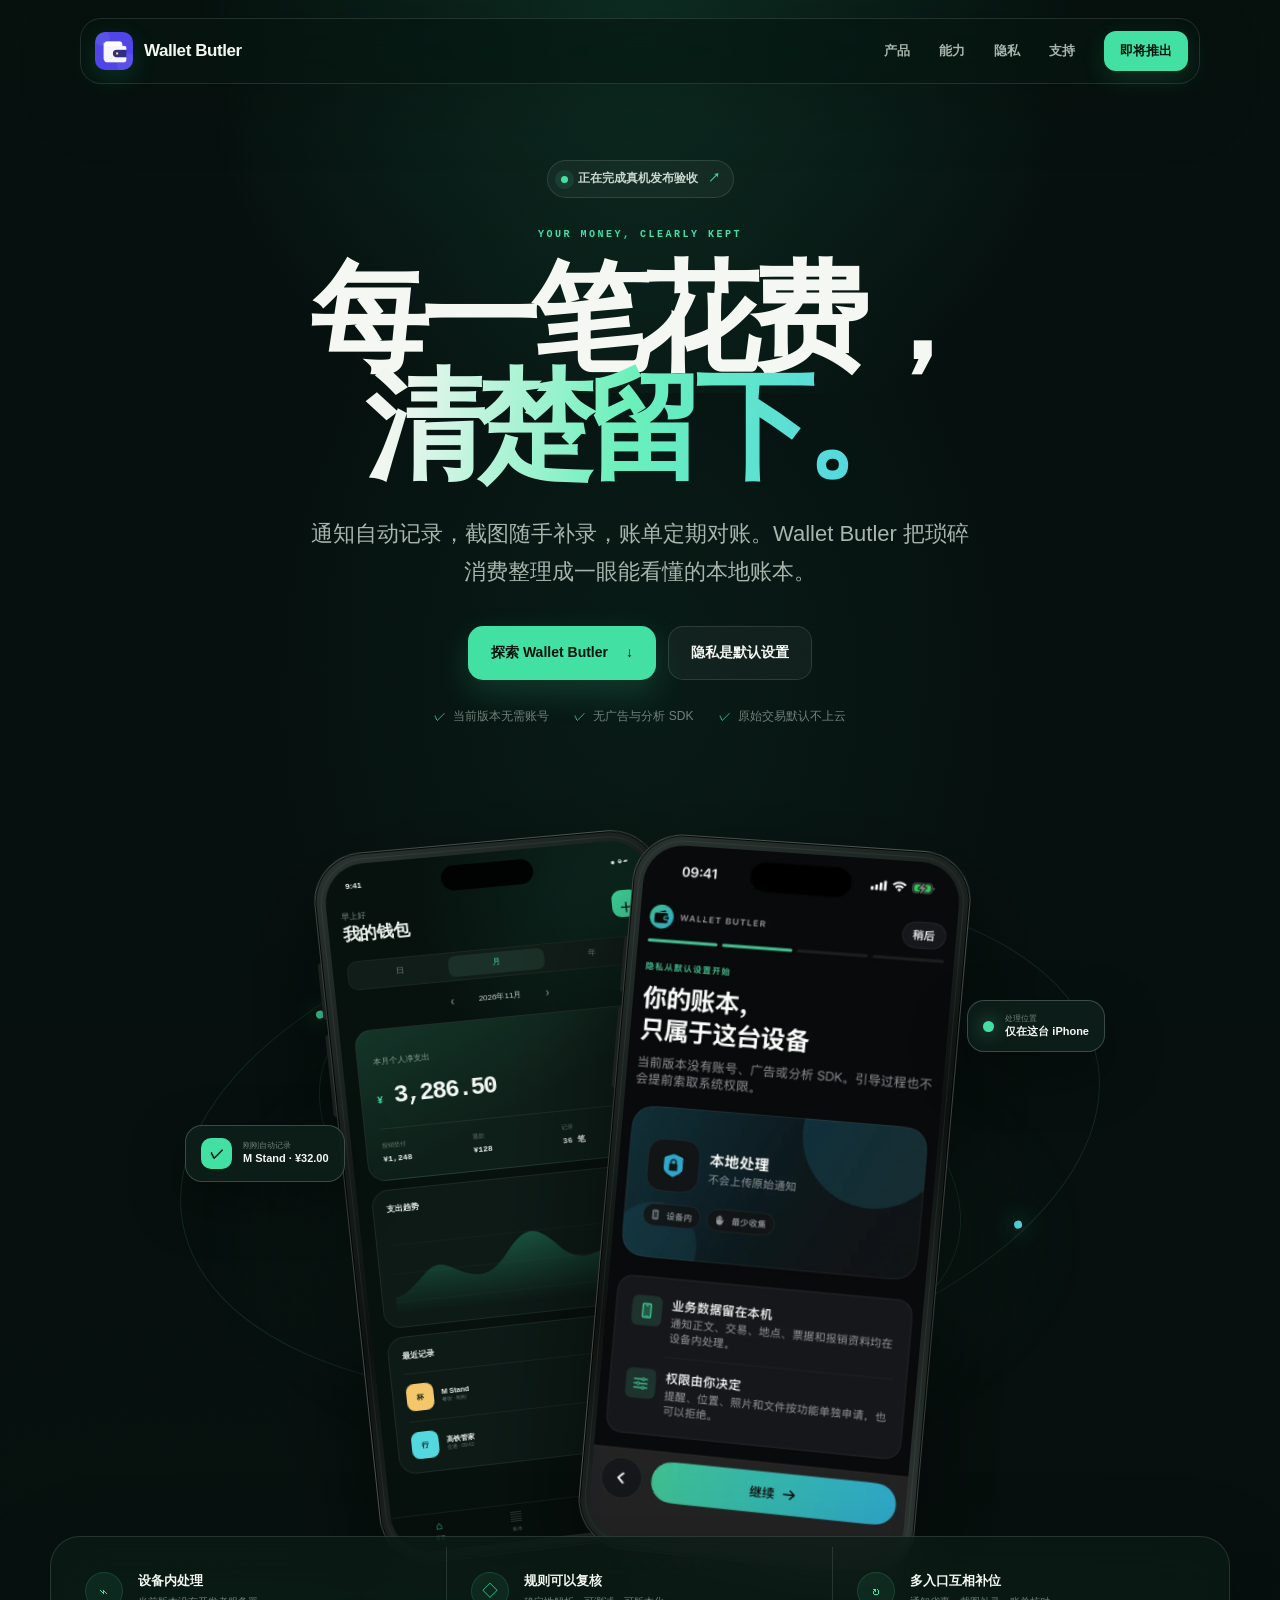
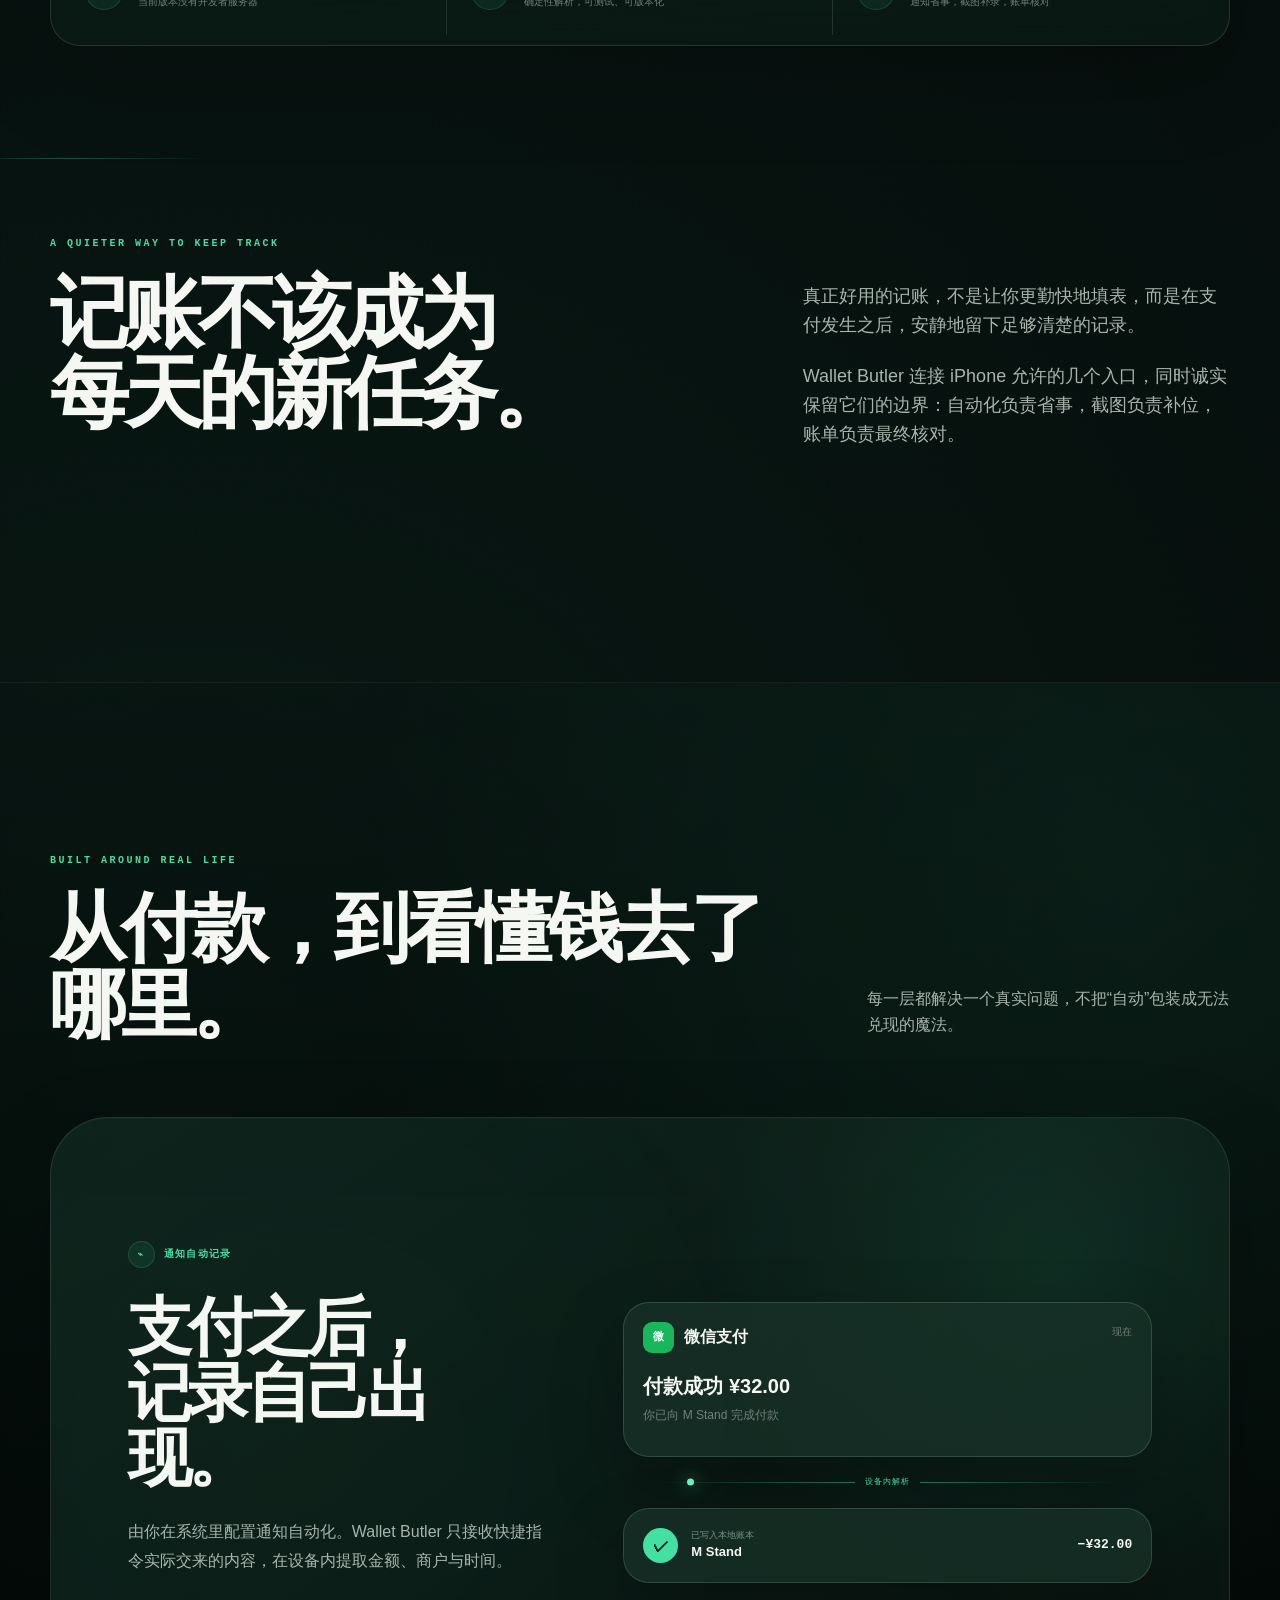
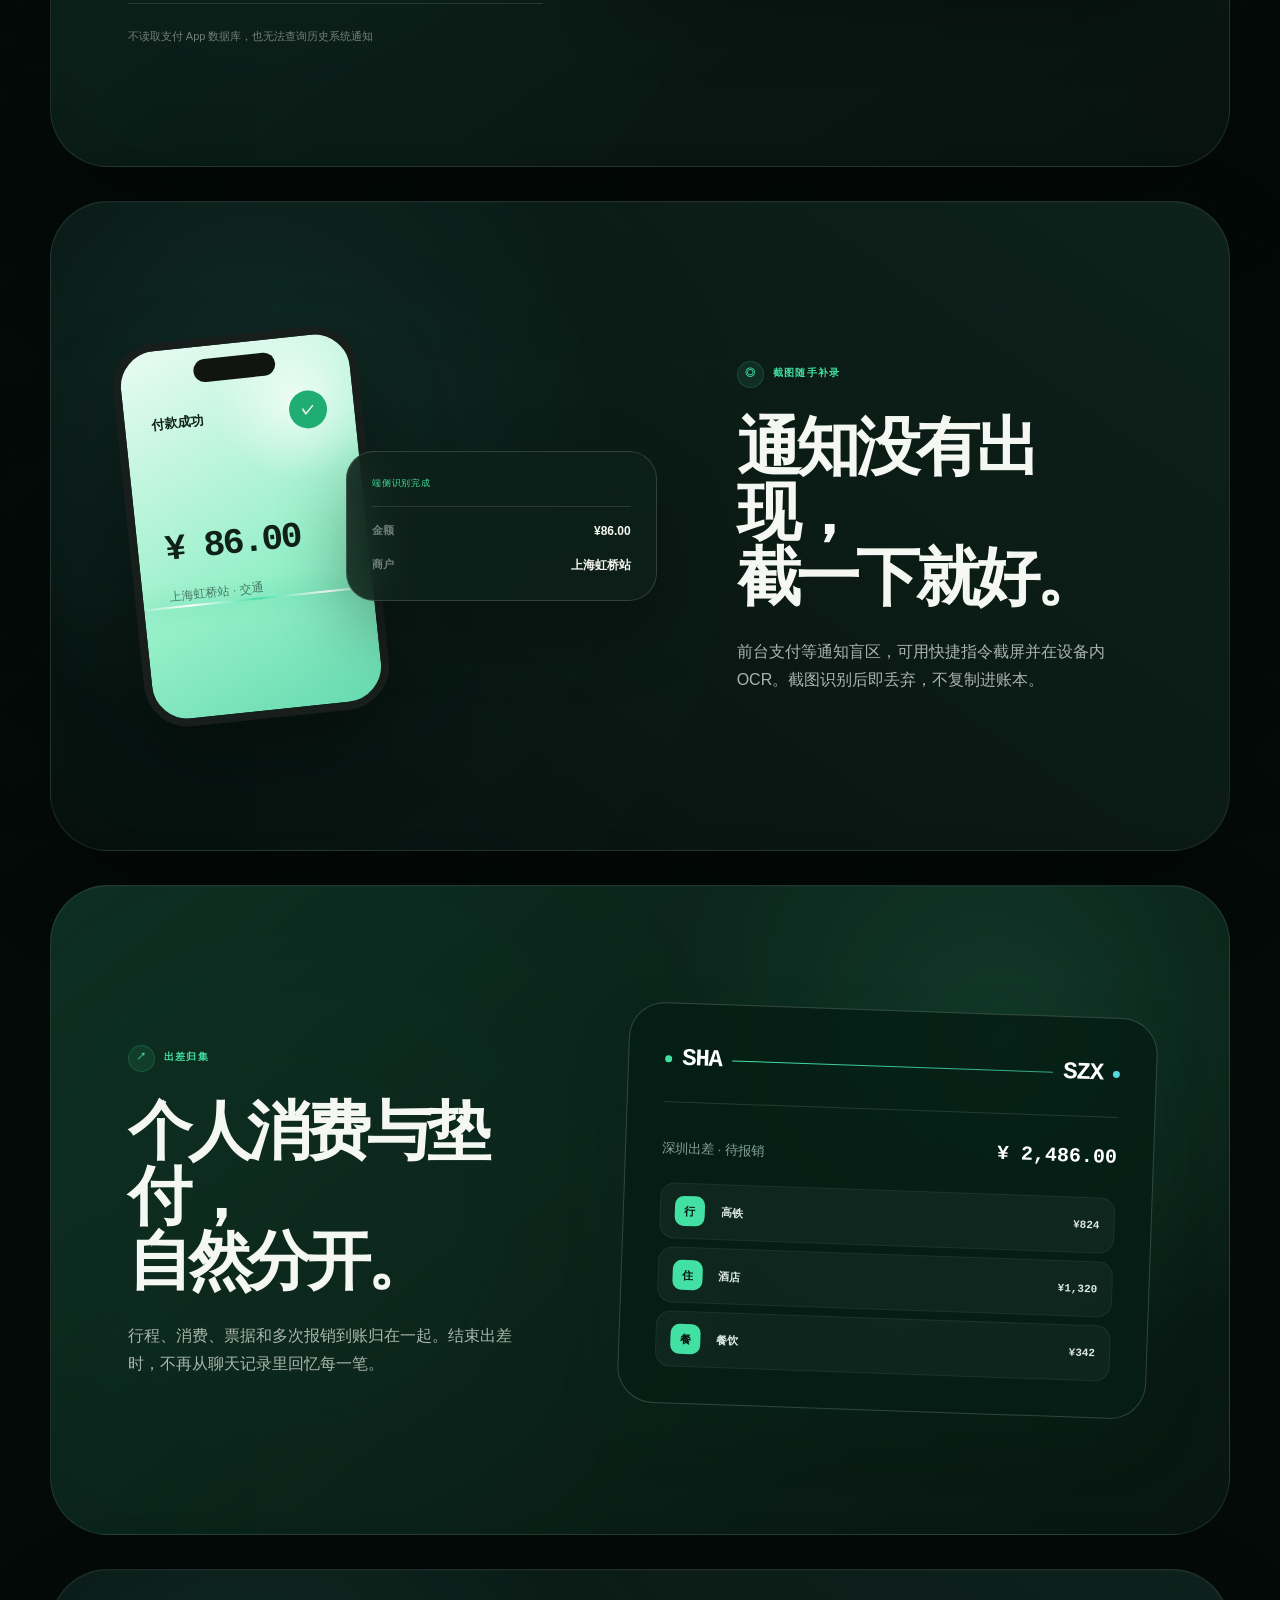
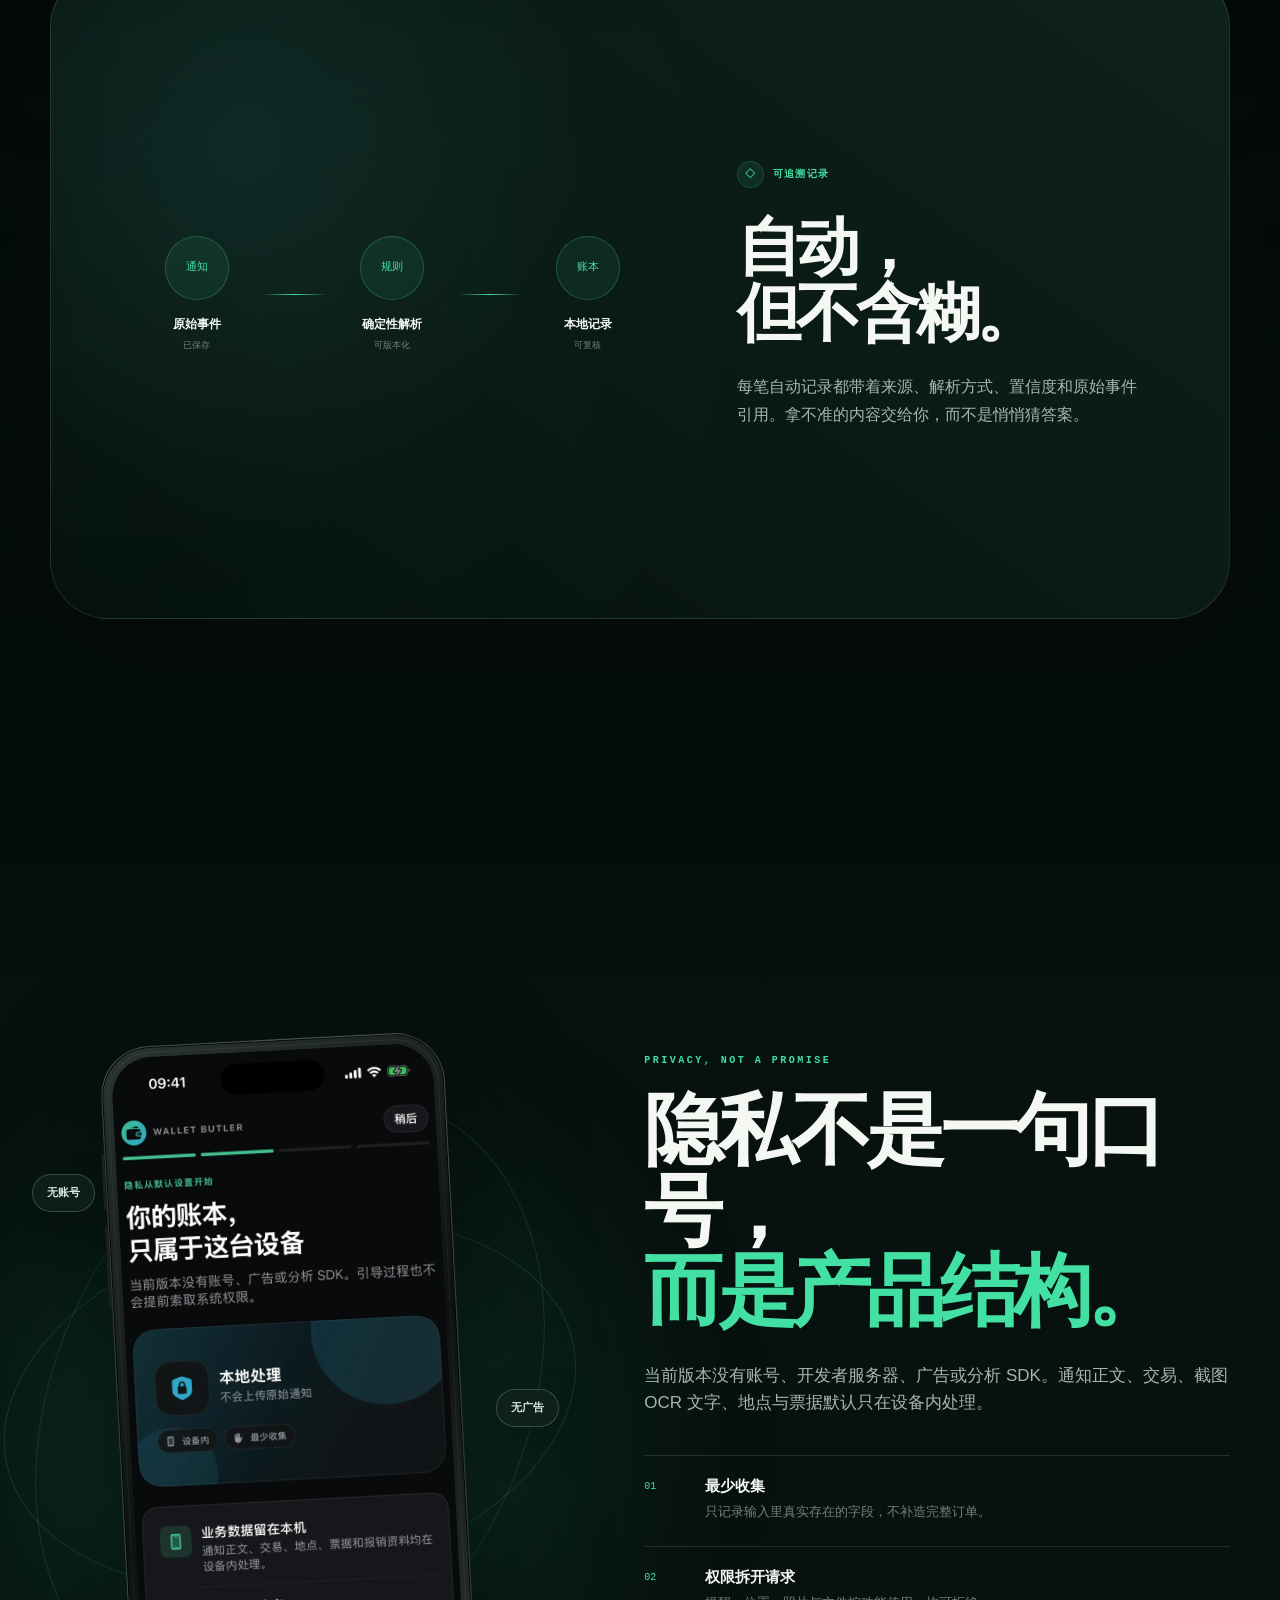
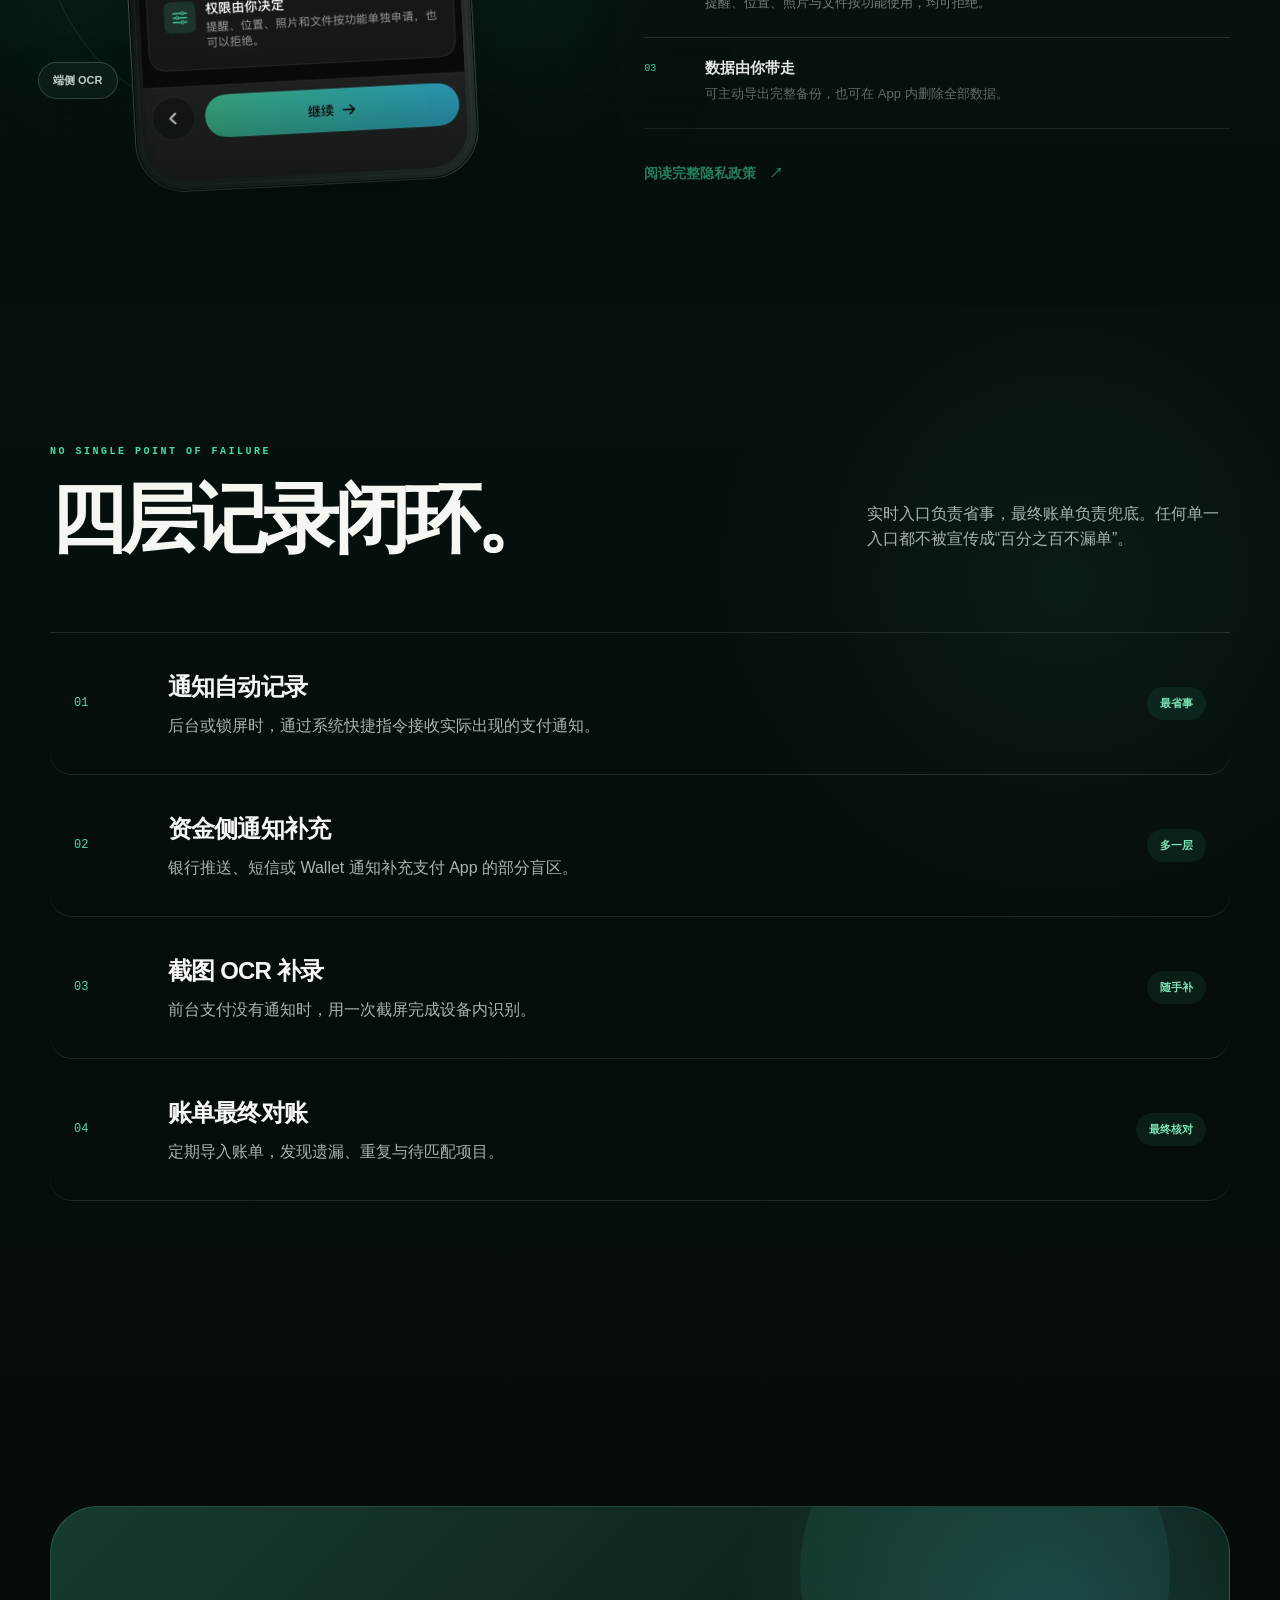
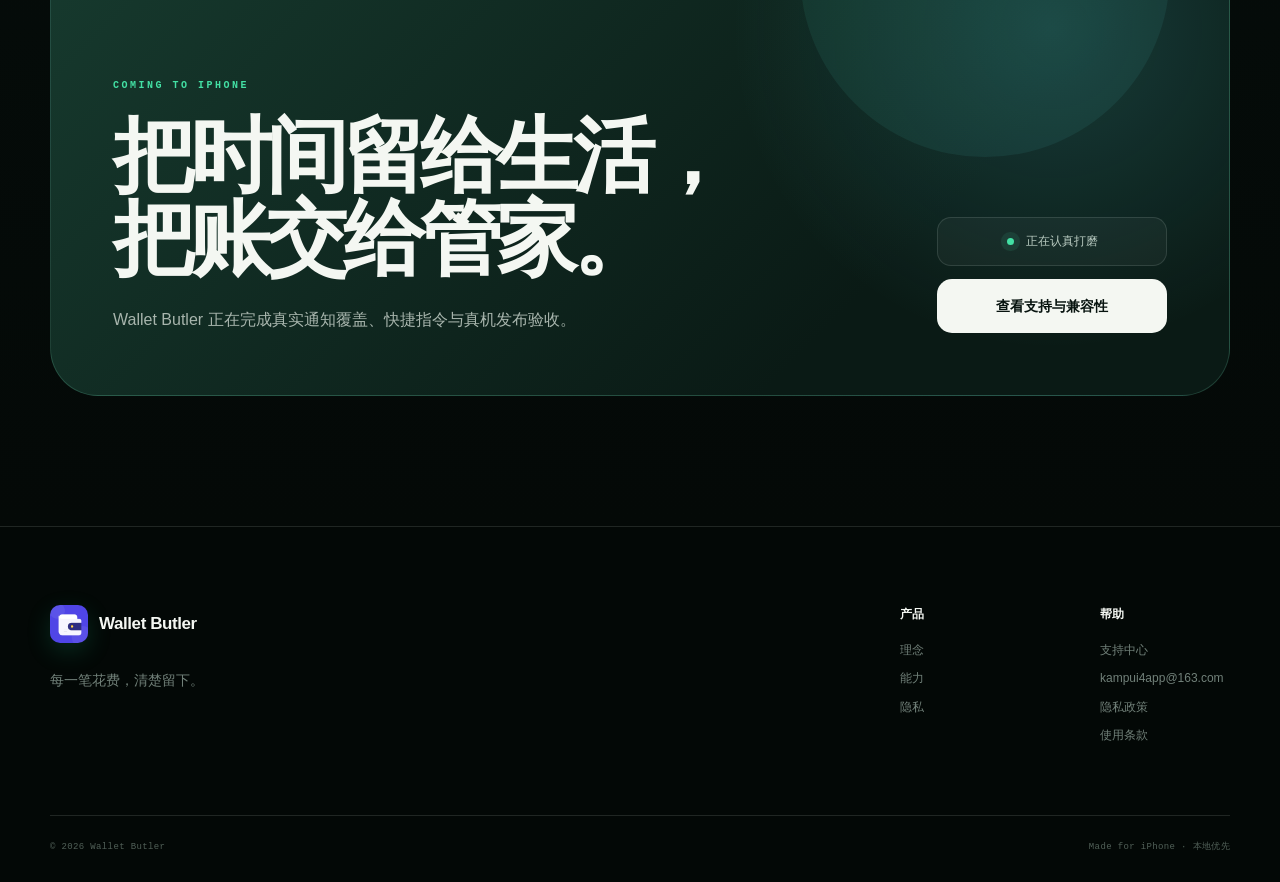
==== index.html @ 22703578 "Add files via upload" ====
<!doctype html>
<html lang="zh-CN">
  <head>
    <meta charset="utf-8" />
    <meta name="viewport" content="width=device-width, initial-scale=1" />
    <meta name="description" content="Wallet Butler（钱包管家）是一款本地优先的 iPhone 智能记账与差旅消费整理 App。" />
    <meta name="theme-color" content="#07110f" />
    <meta property="og:title" content="Wallet Butler — 每一笔花费，清楚留下" />
    <meta property="og:description" content="自动整理支付通知、截图和账单。你的交易数据，默认只留在设备里。" />
    <meta property="og:type" content="website" />
    <title>Wallet Butler — 每一笔花费，清楚留下</title>
    <link rel="icon" href="favicon.svg" type="image/svg+xml" />
    <link rel="manifest" href="site.webmanifest" />
    <link rel="stylesheet" href="styles.css" />
    <script src="site.js" defer></script>
  </head>
  <body class="landing-page">
    <a class="skip-link" href="#main">跳到主要内容</a>
    <canvas class="flow-canvas" aria-hidden="true"></canvas>
    <div class="ambient ambient-one" aria-hidden="true"></div>
    <div class="ambient ambient-two" aria-hidden="true"></div>

    <header class="site-header">
      <div class="nav-shell">
        <a class="brand" href="index.html" aria-label="Wallet Butler 首页">
          <img class="brand-icon" src="app-icon.webp" alt="" width="38" height="38" />
          <span>Wallet Butler</span>
        </a>
        <button class="nav-toggle" type="button" aria-expanded="false" aria-controls="primary-nav">
          <span class="sr-only">打开导航</span><span></span><span></span>
        </button>
        <nav id="primary-nav" class="primary-nav" aria-label="主要导航">
          <a href="#experience">产品</a>
          <a href="#features">能力</a>
          <a href="#privacy">隐私</a>
          <a href="support.html">支持</a>
          <a class="nav-cta" href="#coming-soon">即将推出</a>
        </nav>
      </div>
    </header>

    <main id="main">
      <section class="hero">
        <div class="hero-copy section-shell reveal">
          <a class="availability-pill" href="#coming-soon">
            <i aria-hidden="true"></i><span>正在完成真机发布验收</span><b aria-hidden="true">↗</b>
          </a>
          <p class="eyebrow">YOUR MONEY, CLEARLY KEPT</p>
          <h1>每一笔花费，<br /><span>清楚留下。</span></h1>
          <p class="hero-lead">
            通知自动记录，截图随手补录，账单定期对账。Wallet Butler
            把琐碎消费整理成一眼能看懂的本地账本。
          </p>
          <div class="hero-actions">
            <a class="button button-primary" href="#experience"><span>探索 Wallet Butler</span><b aria-hidden="true">↓</b></a>
            <a class="button button-glass" href="privacy.html">隐私是默认设置</a>
          </div>
          <div class="hero-proof" aria-label="产品承诺">
            <span><i>✓</i> 当前版本无需账号</span>
            <span><i>✓</i> 无广告与分析 SDK</span>
            <span><i>✓</i> 原始交易默认不上云</span>
          </div>
        </div>

        <div class="product-stage section-shell reveal" data-delay="120">
          <div class="stage-halo" aria-hidden="true"></div>
          <div class="orbit orbit-large" aria-hidden="true"></div>
          <div class="orbit orbit-small" aria-hidden="true"></div>
          <div class="floating-chip chip-capture" aria-hidden="true">
            <span class="chip-icon">✓</span><span><small>刚刚自动记录</small><b>M Stand · ¥32.00</b></span>
          </div>
          <div class="floating-chip chip-local" aria-hidden="true">
            <span class="pulse-dot"></span><span><small>处理位置</small><b>仅在这台 iPhone</b></span>
          </div>

          <div class="device device-dashboard" aria-label="Wallet Butler 首页界面示意">
            <div class="device-buttons" aria-hidden="true"></div>
            <div class="device-screen dashboard-preview">
              <div class="island" aria-hidden="true"></div>
              <div class="status-row"><span>9:41</span><span>● ◒ ▰</span></div>
              <div class="dashboard-head">
                <div><small>早上好</small><strong>我的钱包</strong></div><span>＋</span>
              </div>
              <div class="period-tabs"><span>日</span><span class="active">月</span><span>年</span></div>
              <div class="period-title"><b>‹</b><span>2026年11月</span><b>›</b></div>
              <div class="money-card">
                <span class="money-label">本月个人净支出</span>
                <strong><small>¥</small> 3,286.50</strong>
                <div class="money-meta">
                  <span><small>报销垫付</small><b>¥1,248</b></span>
                  <span><small>退款</small><b>¥128</b></span>
                  <span><small>记录</small><b>36 笔</b></span>
                </div>
              </div>
              <div class="trend-card">
                <div><b>支出趋势</b><small>本月</small></div>
                <svg viewBox="0 0 310 104" role="img" aria-label="月度支出趋势示意图">
                  <defs>
                    <linearGradient id="area-gradient" x1="0" y1="0" x2="0" y2="1">
                      <stop offset="0" stop-color="#35d8a0" stop-opacity=".34" />
                      <stop offset="1" stop-color="#35d8a0" stop-opacity="0" />
                    </linearGradient>
                  </defs>
                  <path class="chart-grid" d="M0 24H310M0 57H310M0 90H310" />
                  <path class="chart-area" d="M0 84 C30 78 38 40 65 55 S108 76 132 46 S169 19 192 44 S237 64 310 15 V104 H0Z" />
                  <path class="chart-line" d="M0 84 C30 78 38 40 65 55 S108 76 132 46 S169 19 192 44 S237 64 310 15" />
                </svg>
              </div>
              <div class="recent-card">
                <div class="mini-card-title"><b>最近记录</b><small>查看全部</small></div>
                <div class="mini-transaction">
                  <i class="coffee">杯</i><span><b>M Stand</b><small>餐饮 · 刚刚</small></span><strong>−¥32.00</strong>
                </div>
                <div class="mini-transaction">
                  <i class="train">行</i><span><b>高铁管家</b><small>交通 · 09:42</small></span><strong>−¥186.00</strong>
                </div>
              </div>
              <div class="tab-bar" aria-hidden="true">
                <span class="active">⌂<small>首页</small></span><span>▤<small>账本</small></span>
                <span>▣<small>报销</small></span><span>⚙<small>设置</small></span>
              </div>
            </div>
          </div>

          <div class="device device-real" aria-label="Wallet Butler 真实隐私引导界面">
            <div class="device-buttons" aria-hidden="true"></div>
            <div class="device-screen">
              <img src="privacy-screen.webp" alt="Wallet Butler iOS 应用的真实隐私引导界面，说明账本只属于这台设备" width="720" height="1566" />
            </div>
          </div>
          <p class="stage-caption">真实 iOS 界面与产品视觉预览</p>
        </div>
      </section>

      <section class="principle-rail section-shell reveal" aria-label="Wallet Butler 的产品原则">
        <div>
          <span class="principle-icon" aria-hidden="true">⌁</span>
          <p><b>设备内处理</b><small>当前版本没有开发者服务器</small></p>
        </div>
        <div>
          <span class="principle-icon" aria-hidden="true">◇</span>
          <p><b>规则可以复核</b><small>确定性解析，可测试、可版本化</small></p>
        </div>
        <div>
          <span class="principle-icon" aria-hidden="true">↻</span>
          <p><b>多入口互相补位</b><small>通知省事，截图补录，账单核对</small></p>
        </div>
      </section>

      <section id="experience" class="manifesto section-shell">
        <p class="eyebrow reveal">A QUIETER WAY TO KEEP TRACK</p>
        <div class="manifesto-grid">
          <h2 class="reveal">记账不该成为<br />每天的新任务。</h2>
          <div class="manifesto-copy reveal" data-delay="100">
            <p>真正好用的记账，不是让你更勤快地填表，而是在支付发生之后，安静地留下足够清楚的记录。</p>
            <p>Wallet Butler 连接 iPhone 允许的几个入口，同时诚实保留它们的边界：自动化负责省事，截图负责补位，账单负责最终核对。</p>
          </div>
        </div>
      </section>

      <section id="features" class="story-section">
        <div class="section-shell">
          <div class="section-heading reveal">
            <div><p class="eyebrow">BUILT AROUND REAL LIFE</p><h2>从付款，到看懂钱去了哪里。</h2></div>
            <p>每一层都解决一个真实问题，不把“自动”包装成无法兑现的魔法。</p>
          </div>

          <div class="experience-stack">
            <article class="experience-scene capture-scene reveal">
              <div class="scene-copy">
                <span class="scene-label"><i aria-hidden="true">⌁</i> 通知自动记录</span>
                <h3>支付之后，<br />记录自己出现。</h3>
                <p>由你在系统里配置通知自动化。Wallet Butler 只接收快捷指令实际交来的内容，在设备内提取金额、商户与时间。</p>
                <small>不读取支付 App 数据库，也无法查询历史系统通知</small>
              </div>
              <div class="scene-visual capture-flow" aria-hidden="true">
                <div class="notification-card">
                  <div class="notification-top">
                    <span class="wechat-mark">微</span><span><b>微信支付</b><small>现在</small></span>
                  </div>
                  <strong>付款成功 ¥32.00</strong><p>你已向 M Stand 完成付款</p>
                </div>
                <div class="flow-rail"><i></i><span>设备内解析</span><i></i></div>
                <div class="ledger-result">
                  <span class="result-check">✓</span><span><small>已写入本地账本</small><b>M Stand</b></span><strong>−¥32.00</strong>
                </div>
              </div>
            </article>

            <article class="experience-scene screenshot-scene reveal">
              <div class="scene-copy">
                <span class="scene-label"><i aria-hidden="true">◎</i> 截图随手补录</span>
                <h3>通知没有出现，<br />截一下就好。</h3>
                <p>前台支付等通知盲区，可用快捷指令截屏并在设备内 OCR。截图识别后即丢弃，不复制进账本。</p>
              </div>
              <div class="scene-visual scan-visual" aria-hidden="true">
                <div class="scan-phone">
                  <div class="scan-header"><span>付款成功</span><i>✓</i></div>
                  <strong>¥ 86.00</strong>
                  <p>上海虹桥站 · 交通</p>
                  <div class="scan-line"></div>
                </div>
                <div class="scan-result">
                  <span>端侧识别完成</span>
                  <div><b>金额</b><strong>¥86.00</strong></div>
                  <div><b>商户</b><strong>上海虹桥站</strong></div>
                </div>
              </div>
            </article>

            <article class="experience-scene trip-scene reveal">
              <div class="scene-copy">
                <span class="scene-label"><i aria-hidden="true">↗</i> 出差归集</span>
                <h3>个人消费与垫付，<br />自然分开。</h3>
                <p>行程、消费、票据和多次报销到账归在一起。结束出差时，不再从聊天记录里回忆每一笔。</p>
              </div>
              <div class="scene-visual trip-visual" aria-hidden="true">
                <div class="trip-route"><i></i><b>SHA</b><span></span><b>SZX</b><i></i></div>
                <div class="trip-total"><small>深圳出差 · 待报销</small><strong>¥ 2,486.00</strong></div>
                <div class="trip-items">
                  <span><i>行</i><b>高铁</b><strong>¥824</strong></span>
                  <span><i>住</i><b>酒店</b><strong>¥1,320</strong></span>
                  <span><i>餐</i><b>餐饮</b><strong>¥342</strong></span>
                </div>
              </div>
            </article>

            <article class="experience-scene trace-scene reveal">
              <div class="scene-copy">
                <span class="scene-label"><i aria-hidden="true">◇</i> 可追溯记录</span>
                <h3>自动，<br />但不含糊。</h3>
                <p>每笔自动记录都带着来源、解析方式、置信度和原始事件引用。拿不准的内容交给你，而不是悄悄猜答案。</p>
              </div>
              <div class="scene-visual trace-flow" aria-label="自动记录的可追溯链路">
                <div><i>通知</i><span>原始事件</span><b>已保存</b></div><em></em>
                <div><i>规则</i><span>确定性解析</span><b>可版本化</b></div><em></em>
                <div><i>账本</i><span>本地记录</span><b>可复核</b></div>
              </div>
            </article>
          </div>
        </div>
      </section>

      <section id="privacy" class="privacy-stage">
        <div class="section-shell privacy-layout">
          <div class="privacy-device-wrap reveal">
            <div class="privacy-glow" aria-hidden="true"></div>
            <div class="privacy-ring ring-one" aria-hidden="true"></div>
            <div class="privacy-ring ring-two" aria-hidden="true"></div>
            <div class="device privacy-device">
              <div class="device-buttons" aria-hidden="true"></div>
              <div class="device-screen">
                <img src="privacy-screen.webp" alt="Wallet Butler 真实隐私引导界面" width="720" height="1566" loading="lazy" />
              </div>
            </div>
            <span class="privacy-tag tag-one">无账号</span>
            <span class="privacy-tag tag-two">无广告</span>
            <span class="privacy-tag tag-three">端侧 OCR</span>
          </div>
          <div class="privacy-copy reveal" data-delay="100">
            <p class="eyebrow">PRIVACY, NOT A PROMISE</p>
            <h2>隐私不是一句口号，<br /><span>而是产品结构。</span></h2>
            <p class="privacy-lead">
              当前版本没有账号、开发者服务器、广告或分析 SDK。通知正文、交易、截图 OCR
              文字、地点与票据默认只在设备内处理。
            </p>
            <div class="privacy-points">
              <article><span>01</span><div><b>最少收集</b><p>只记录输入里真实存在的字段，不补造完整订单。</p></div></article>
              <article><span>02</span><div><b>权限拆开请求</b><p>提醒、位置、照片与文件按功能使用，均可拒绝。</p></div></article>
              <article><span>03</span><div><b>数据由你带走</b><p>可主动导出完整备份，也可在 App 内删除全部数据。</p></div></article>
            </div>
            <a class="text-link" href="privacy.html">阅读完整隐私政策 <span>↗</span></a>
          </div>
        </div>
      </section>

      <section class="method-section">
        <div class="section-shell">
          <div class="section-heading reveal">
            <div><p class="eyebrow">NO SINGLE POINT OF FAILURE</p><h2>四层记录闭环。</h2></div>
            <p>实时入口负责省事，最终账单负责兜底。任何单一入口都不被宣传成“百分之百不漏单”。</p>
          </div>
          <ol class="method-list">
            <li class="reveal"><span>01</span><div><b>通知自动记录</b><p>后台或锁屏时，通过系统快捷指令接收实际出现的支付通知。</p></div><i>最省事</i></li>
            <li class="reveal" data-delay="50"><span>02</span><div><b>资金侧通知补充</b><p>银行推送、短信或 Wallet 通知补充支付 App 的部分盲区。</p></div><i>多一层</i></li>
            <li class="reveal" data-delay="100"><span>03</span><div><b>截图 OCR 补录</b><p>前台支付没有通知时，用一次截屏完成设备内识别。</p></div><i>随手补</i></li>
            <li class="reveal" data-delay="150"><span>04</span><div><b>账单最终对账</b><p>定期导入账单，发现遗漏、重复与待匹配项目。</p></div><i>最终核对</i></li>
          </ol>
        </div>
      </section>

      <section id="coming-soon" class="cta-section">
        <div class="section-shell cta-card reveal">
          <div class="cta-orb" aria-hidden="true"></div>
          <div>
            <p class="eyebrow">COMING TO IPHONE</p>
            <h2>把时间留给生活，<br />把账交给管家。</h2>
            <p>Wallet Butler 正在完成真实通知覆盖、快捷指令与真机发布验收。</p>
          </div>
          <div class="cta-actions">
            <span class="status-badge"><i></i> 正在认真打磨</span>
            <a class="button button-light" href="support.html">查看支持与兼容性</a>
          </div>
        </div>
      </section>
    </main>

    <footer class="site-footer">
      <div class="section-shell footer-grid">
        <div class="footer-brand">
          <a class="brand" href="index.html">
            <img class="brand-icon" src="app-icon.webp" alt="" width="38" height="38" /><span>Wallet Butler</span>
          </a>
          <p>每一笔花费，清楚留下。</p>
        </div>
        <div class="footer-links">
          <div><b>产品</b><a href="#experience">理念</a><a href="#features">能力</a><a href="#privacy">隐私</a></div>
          <div><b>帮助</b><a href="support.html">支持中心</a><a href="mailto:kampui4app@163.com">kampui4app@163.com</a><a href="privacy.html">隐私政策</a><a href="terms.html">使用条款</a></div>
        </div>
      </div>
      <div class="section-shell footer-bottom">
        <span>© <span data-current-year>2026</span> Wallet Butler</span><span>Made for iPhone · 本地优先</span>
      </div>
    </footer>
  </body>
</html>
---- styles.css ----
:root {
  --ink: #f4f7f2;
  --ink-soft: #a8b5ad;
  --ink-faint: #718079;
  --night: #07110f;
  --night-deep: #040907;
  --surface: #0c1a16;
  --line: rgba(220, 240, 230, 0.13);
  --line-strong: rgba(220, 240, 230, 0.22);
  --green: #43e0a4;
  --green-bright: #6af0bb;
  --cyan: #54d8df;
  --gold: #f4c86a;
  --paper: #eff2ec;
  --paper-ink: #13201b;
  --paper-soft: #617069;
  --shell: min(1180px, calc(100vw - 48px));
  --font-sans: -apple-system, BlinkMacSystemFont, "SF Pro Display", "PingFang SC",
    "Noto Sans CJK SC", "Microsoft YaHei", sans-serif;
  --font-mono: ui-monospace, "SFMono-Regular", "SF Mono", Menlo, Consolas, monospace;
}

* { box-sizing: border-box; }
html { scroll-behavior: smooth; scroll-padding-top: 112px; }
body {
  margin: 0;
  color: var(--ink);
  background: var(--night);
  font-family: var(--font-sans);
  font-size: 16px;
  line-height: 1.6;
  text-rendering: optimizeLegibility;
  -webkit-font-smoothing: antialiased;
}
body::selection { color: var(--night); background: var(--green); }
a { color: inherit; text-decoration: none; }
button, a { -webkit-tap-highlight-color: transparent; }
button, input { font: inherit; }
img, svg { display: block; max-width: 100%; }
.sr-only {
  position: absolute; width: 1px; height: 1px; padding: 0; margin: -1px;
  overflow: hidden; clip: rect(0, 0, 0, 0); white-space: nowrap; border: 0;
}
.skip-link {
  position: fixed; z-index: 200; top: 12px; left: 12px; padding: 10px 14px;
  color: var(--night); background: var(--green); border-radius: 10px;
  transform: translateY(-160%);
}
.skip-link:focus { transform: translateY(0); }
.section-shell { width: var(--shell); margin-inline: auto; }

.flow-canvas {
  position: fixed; z-index: -3; inset: 0; width: 100%; height: 100%;
  pointer-events: none; opacity: 0.42;
}
.ambient {
  position: fixed; z-index: -2; width: 42vw; aspect-ratio: 1; border-radius: 50%;
  filter: blur(110px); opacity: 0.1; pointer-events: none;
}
.ambient-one { top: -18vw; left: -12vw; background: var(--green); }
.ambient-two { top: 25vh; right: -24vw; background: var(--cyan); }

.site-header { position: fixed; z-index: 100; top: 18px; right: 0; left: 0; }
.nav-shell {
  display: flex; align-items: center; justify-content: space-between;
  width: min(1120px, calc(100vw - 40px)); min-height: 66px;
  padding: 9px 11px 9px 14px; margin-inline: auto;
  background: rgba(9, 21, 17, 0.64); border: 1px solid var(--line); border-radius: 21px;
  box-shadow: 0 18px 70px rgba(0, 0, 0, 0.18);
  backdrop-filter: blur(24px) saturate(145%);
  -webkit-backdrop-filter: blur(24px) saturate(145%);
  transition: background 220ms ease, box-shadow 220ms ease, border-color 220ms ease;
}
.site-header.is-scrolled .nav-shell {
  background: rgba(6, 15, 12, 0.9); border-color: var(--line-strong);
  box-shadow: 0 16px 60px rgba(0, 0, 0, 0.42);
}
.brand {
  display: inline-flex; align-items: center; gap: 11px;
  font-size: 17px; font-weight: 750; letter-spacing: -0.025em;
}
.brand-icon {
  width: 38px; height: 38px; border-radius: 10px;
  box-shadow: 0 8px 24px rgba(38, 210, 148, 0.17);
}
.brand-mark {
  display: grid; width: 36px; height: 36px; color: var(--night);
  background: linear-gradient(135deg, var(--green), var(--cyan));
  border-radius: 11px; place-items: center;
}
.brand-mark svg {
  width: 25px; fill: none; stroke: currentColor; stroke-linecap: round;
  stroke-linejoin: round; stroke-width: 2.5;
}
.primary-nav {
  display: flex; align-items: center; gap: 29px; color: var(--ink-soft);
  font-size: 13px; font-weight: 650;
}
.primary-nav a { transition: color 180ms ease; }
.primary-nav a:hover, .primary-nav a:focus-visible { color: var(--ink); }
.primary-nav .nav-cta {
  padding: 10px 16px; color: #06130f; background: var(--green);
  border-radius: 12px; box-shadow: 0 8px 24px rgba(67, 224, 164, 0.14);
}
.nav-toggle {
  display: none; width: 44px; height: 44px; padding: 0; color: var(--ink);
  background: rgba(255, 255, 255, 0.04); border: 1px solid var(--line); border-radius: 13px;
}
.nav-toggle span:not(.sr-only) {
  display: block; width: 18px; height: 2px; margin: 5px auto;
  background: currentColor; border-radius: 2px;
  transition: transform 180ms ease, opacity 180ms ease;
}

.hero { position: relative; min-height: 1460px; padding-top: 160px; overflow: hidden; }
.hero::before {
  position: absolute; top: -340px; left: 50%; width: min(1100px, 100vw);
  aspect-ratio: 1.5; content: "";
  background: radial-gradient(circle, rgba(55, 218, 160, 0.14), transparent 67%);
  transform: translateX(-50%); pointer-events: none;
}
.hero-copy { position: relative; z-index: 3; text-align: center; }
.availability-pill {
  display: inline-flex; align-items: center; gap: 10px; min-height: 38px;
  padding: 0 13px; margin-bottom: 29px; color: #c9d6ce;
  background: rgba(255, 255, 255, 0.045); border: 1px solid var(--line);
  border-radius: 999px; font-size: 12px; font-weight: 650;
  backdrop-filter: blur(12px); -webkit-backdrop-filter: blur(12px);
}
.availability-pill i, .status-badge i {
  width: 7px; height: 7px; background: var(--green); border-radius: 50%;
  box-shadow: 0 0 0 6px rgba(67, 224, 164, 0.1);
  animation: pulse 2.2s ease-in-out infinite;
}
.availability-pill b { color: var(--green); }
.eyebrow {
  margin: 0 0 21px; color: var(--green); font-family: var(--font-mono);
  font-size: 10px; font-weight: 760; letter-spacing: 0.25em;
}
.hero h1 {
  max-width: 1030px; margin: 0 auto; font-size: clamp(70px, 9.3vw, 132px);
  font-weight: 790; letter-spacing: -0.075em; line-height: 0.91;
}
.hero h1 span {
  color: transparent;
  background: linear-gradient(100deg, #f2f6f1 6%, var(--green-bright) 48%, var(--cyan) 88%);
  background-clip: text; -webkit-background-clip: text;
}
.hero-lead {
  max-width: 660px; margin: 34px auto 0; color: var(--ink-soft);
  font-size: clamp(18px, 2vw, 22px); line-height: 1.75;
}
.hero-actions {
  display: flex; flex-wrap: wrap; justify-content: center; gap: 12px; margin-top: 34px;
}
.button {
  display: inline-flex; align-items: center; justify-content: center; gap: 18px;
  min-height: 54px; padding: 0 22px; border: 1px solid transparent; border-radius: 15px;
  font-size: 14px; font-weight: 720;
  transition: transform 180ms ease, background 180ms ease, border-color 180ms ease, box-shadow 180ms ease;
}
.button:hover { transform: translateY(-2px); }
.button-primary {
  color: #06130f; background: var(--green);
  box-shadow: 0 12px 32px rgba(67, 224, 164, 0.17);
}
.button-primary:hover { background: var(--green-bright); box-shadow: 0 16px 38px rgba(67, 224, 164, 0.24); }
.button-glass, .button-ghost {
  color: var(--ink); background: rgba(255, 255, 255, 0.045); border-color: var(--line);
  backdrop-filter: blur(10px); -webkit-backdrop-filter: blur(10px);
}
.button-glass:hover, .button-ghost:hover {
  background: rgba(255, 255, 255, 0.075); border-color: var(--line-strong);
}
.hero-proof {
  display: flex; flex-wrap: wrap; justify-content: center; gap: 11px 25px;
  margin-top: 27px; color: var(--ink-faint); font-size: 12px;
}
.hero-proof span { display: inline-flex; align-items: center; gap: 7px; }
.hero-proof i { color: var(--green); font-style: normal; }

.product-stage {
  position: relative; z-index: 2; height: 750px; margin-top: 94px; perspective: 1600px;
}
.stage-halo {
  position: absolute; top: 25%; left: 50%; width: 850px; height: 460px;
  background: radial-gradient(ellipse, rgba(47, 215, 155, 0.2), rgba(42, 148, 111, 0.05) 48%, transparent 73%);
  filter: blur(20px); transform: translateX(-50%);
}
.orbit {
  position: absolute; top: 43%; left: 50%; border: 1px solid rgba(109, 229, 183, 0.12);
  border-radius: 50%; transform: translate(-50%, -50%) rotate(-10deg);
}
.orbit::before, .orbit::after {
  position: absolute; width: 8px; height: 8px; content: ""; background: var(--green);
  border-radius: 50%; box-shadow: 0 0 22px rgba(67, 224, 164, 0.8);
}
.orbit::before { top: 12%; left: 18%; }
.orbit::after { right: 11%; bottom: 19%; background: var(--cyan); }
.orbit-large { width: 930px; height: 490px; }
.orbit-small { top: 45%; width: 660px; height: 360px; transform: translate(-50%, -50%) rotate(16deg); }
.device {
  position: absolute; padding: 10px;
  background: linear-gradient(145deg, #29332f, #0d1210 52%, #313b37);
  border: 1px solid rgba(255, 255, 255, 0.16); border-radius: 50px;
  box-shadow: 0 50px 120px rgba(0, 0, 0, 0.6), inset 0 0 0 1px rgba(0, 0, 0, 0.82);
}
.device::after {
  position: absolute; inset: 5px; content: ""; border: 1px solid rgba(255, 255, 255, 0.06);
  border-radius: 45px; pointer-events: none;
}
.device-buttons::before, .device-buttons::after {
  position: absolute; left: -4px; width: 3px; content: ""; background: #1a211e;
  border-radius: 3px 0 0 3px;
}
.device-buttons::before { top: 105px; height: 56px; }
.device-buttons::after { top: 176px; height: 82px; }
.device-screen {
  position: relative; width: 100%; height: 100%; overflow: hidden;
  background: #050706; border-radius: 40px;
}
.device-screen > img { width: 100%; height: 100%; object-fit: cover; }
.device-dashboard {
  z-index: 2; top: 20px; left: calc(50% - 292px); width: 346px; height: 710px;
  transform: rotateY(4deg) rotateZ(-6deg);
}
.device-real {
  z-index: 3; top: 22px; left: calc(50% - 36px); width: 337px; height: 722px;
  transform: rotateY(-5deg) rotateZ(5deg);
}
.dashboard-preview {
  padding: 14px 14px 0; color: #edf4ef;
  background: radial-gradient(circle at 92% 8%, rgba(48, 204, 149, 0.12), transparent 31%), #07110e;
}
.island {
  position: absolute; top: 10px; left: 50%; width: 92px; height: 25px;
  background: #010202; border-radius: 18px; transform: translateX(-50%);
}
.status-row {
  display: flex; justify-content: space-between; padding: 2px 7px 13px;
  font-size: 8px; font-weight: 750;
}
.dashboard-head { display: flex; align-items: center; justify-content: space-between; margin-top: 5px; }
.dashboard-head div { display: flex; flex-direction: column; line-height: 1.2; }
.dashboard-head small { color: #819188; font-size: 8px; }
.dashboard-head strong { margin-top: 4px; font-size: 17px; letter-spacing: -0.04em; }
.dashboard-head > span {
  display: grid; width: 27px; height: 27px; color: #06120e; background: var(--green);
  border-radius: 9px; font-size: 20px; font-weight: 400; place-items: center;
}
.period-tabs {
  display: grid; grid-template-columns: repeat(3, 1fr); padding: 3px; margin-top: 15px;
  color: #73837a; background: #111d19; border: 1px solid rgba(255, 255, 255, 0.04);
  border-radius: 10px; font-size: 8px; text-align: center;
}
.period-tabs span { padding: 4px; border-radius: 7px; }
.period-tabs .active { color: var(--green); background: #1b3028; }
.period-title {
  display: flex; align-items: center; justify-content: center; gap: 24px;
  margin: 10px 0; color: #c5d0c9; font-size: 8px;
}
.period-title b { color: #617068; font-size: 13px; }
.money-card, .trend-card, .recent-card {
  background: #0d1a16; border: 1px solid rgba(231, 248, 239, 0.07); border-radius: 17px;
}
.money-card {
  padding: 16px 15px 13px;
  background: linear-gradient(155deg, rgba(58, 219, 159, 0.12), transparent 58%), #0e1e18;
}
.money-label { color: #89a097; font-size: 8px; }
.money-card > strong {
  display: block; margin-top: 6px; color: #f4f8f5; font-family: var(--font-mono);
  font-size: 24px; letter-spacing: -0.07em;
}
.money-card > strong small { color: var(--green); font-size: 10px; }
.money-meta {
  display: grid; grid-template-columns: repeat(3, 1fr); gap: 5px; padding-top: 12px;
  margin-top: 12px; border-top: 1px solid rgba(255, 255, 255, 0.065);
}
.money-meta span { display: flex; flex-direction: column; }
.money-meta small { color: #667970; font-size: 6px; }
.money-meta b { margin-top: 2px; font-family: var(--font-mono); font-size: 8px; }
.trend-card, .recent-card { padding: 13px; margin-top: 9px; }
.trend-card > div, .mini-card-title {
  display: flex; align-items: center; justify-content: space-between; font-size: 8px;
}
.trend-card small, .mini-card-title small { color: #65766d; font-size: 6px; }
.trend-card svg { margin-top: 8px; overflow: visible; }
.chart-grid { fill: none; stroke: rgba(255, 255, 255, 0.04); stroke-width: 1; }
.chart-area { fill: url(#area-gradient); }
.chart-line { fill: none; stroke: var(--green); stroke-linecap: round; stroke-width: 2.5; }
.mini-transaction {
  display: grid; grid-template-columns: 27px 1fr auto; align-items: center; gap: 8px;
  padding-top: 10px; margin-top: 10px; border-top: 1px solid rgba(255, 255, 255, 0.05);
}
.mini-transaction i {
  display: grid; width: 27px; height: 27px; color: #07120e; border-radius: 8px;
  font-size: 7px; font-style: normal; font-weight: 800; place-items: center;
}
.mini-transaction .coffee { background: var(--gold); }
.mini-transaction .train { background: var(--cyan); }
.mini-transaction span { display: flex; flex-direction: column; line-height: 1.35; }
.mini-transaction b, .mini-transaction > strong { font-size: 7px; }
.mini-transaction small { color: #65766e; font-size: 5px; }
.mini-transaction > strong { font-family: var(--font-mono); }
.tab-bar {
  position: absolute; right: 0; bottom: 0; left: 0; display: grid;
  grid-template-columns: repeat(4, 1fr); padding: 7px 8px 10px;
  background: rgba(8, 16, 13, 0.94); border-top: 1px solid rgba(255, 255, 255, 0.06);
}
.tab-bar span {
  display: flex; flex-direction: column; align-items: center; color: #596a62;
  font-size: 11px; line-height: 1;
}
.tab-bar small { margin-top: 4px; font-size: 5px; }
.tab-bar .active { color: var(--green); }
.floating-chip {
  position: absolute; z-index: 6; display: flex; align-items: center; gap: 11px;
  padding: 12px 15px; background: rgba(15, 33, 27, 0.78);
  border: 1px solid var(--line-strong); border-radius: 17px;
  box-shadow: 0 20px 55px rgba(0, 0, 0, 0.34);
  backdrop-filter: blur(20px); -webkit-backdrop-filter: blur(20px);
  animation: float 5.5s ease-in-out infinite;
}
.floating-chip > span:last-child { display: flex; flex-direction: column; line-height: 1.4; }
.floating-chip small { color: var(--ink-faint); font-size: 8px; }
.floating-chip b { font-size: 11px; }
.chip-capture { top: 305px; left: calc(50% - 455px); }
.chip-local { top: 180px; right: calc(50% - 465px); animation-delay: -2s; }
.chip-icon {
  display: grid; width: 31px; height: 31px; color: #06130f; background: var(--green);
  border-radius: 10px; font-size: 14px; font-weight: 850; place-items: center;
}
.pulse-dot {
  width: 11px; height: 11px; background: var(--green); border: 3px solid rgba(67, 224, 164, 0.2);
  border-radius: 50%; box-shadow: 0 0 18px rgba(67, 224, 164, 0.65);
}
.stage-caption {
  position: absolute; right: 0; bottom: -3px; left: 0; margin: 0;
  color: var(--ink-faint); font-family: var(--font-mono); font-size: 9px;
  letter-spacing: 0.14em; text-align: center; text-transform: uppercase;
}

.manifesto { padding-block: 170px 190px; }
.manifesto-grid {
  display: grid; grid-template-columns: 1.1fr 0.72fr; gap: 100px; align-items: start;
}
.manifesto h2, .section-heading h2, .privacy-copy h2, .cta-card h2, .legal-hero h1 {
  margin: 0; font-size: clamp(52px, 6.2vw, 84px); font-weight: 770;
  letter-spacing: -0.065em; line-height: 1.01;
}
.manifesto-copy { padding-top: 9px; color: var(--ink-soft); font-size: 18px; }
.manifesto-copy p { margin: 0 0 23px; }

.story-section {
  position: relative; padding-block: 154px 180px;
  background: linear-gradient(180deg, rgba(19, 43, 34, 0.34), transparent 17%), var(--night-deep);
  border-top: 1px solid var(--line);
}
.section-heading {
  display: grid; grid-template-columns: minmax(0, 1.2fr) minmax(280px, 0.6fr);
  gap: 90px; align-items: end; margin-bottom: 74px;
}
.section-heading h2 { font-size: clamp(48px, 6vw, 76px); }
.section-heading > p {
  max-width: 410px; margin: 0 0 6px; color: var(--ink-soft); font-size: 16px;
}
.feature-grid { display: grid; grid-template-columns: repeat(2, minmax(0, 1fr)); gap: 18px; }
.feature-panel {
  position: relative; min-height: 520px; padding: 39px; overflow: hidden;
  background: radial-gradient(circle at 92% 10%, rgba(75, 216, 167, 0.07), transparent 34%), var(--surface);
  border: 1px solid var(--line); border-radius: 36px;
}
.feature-panel::after {
  position: absolute; right: -80px; bottom: -120px; width: 260px; height: 260px;
  content: ""; background: var(--green); border-radius: 50%; filter: blur(120px); opacity: 0.06;
}
.feature-panel-wide {
  display: grid; grid-template-columns: 0.83fr 1.17fr; gap: 68px;
  min-height: 560px; grid-column: 1 / -1; align-items: center;
}
.feature-index {
  display: block; margin-bottom: 25px; color: var(--green); font-family: var(--font-mono);
  font-size: 9px; font-weight: 700; letter-spacing: 0.18em;
}
.feature-panel h3 {
  max-width: 600px; margin: 0; font-size: clamp(32px, 3.8vw, 49px);
  font-weight: 740; letter-spacing: -0.055em; line-height: 1.08;
}
.feature-panel p { max-width: 590px; margin: 21px 0 0; color: var(--ink-soft); font-size: 15px; }
.feature-footnote { display: block; margin-top: 28px; color: var(--ink-faint); font-size: 11px; }
.capture-flow { position: relative; max-width: 490px; margin-left: auto; }
.notification-card, .ledger-result {
  padding: 19px; background: rgba(23, 44, 36, 0.88);
  border: 1px solid var(--line-strong); border-radius: 21px;
  box-shadow: 0 24px 50px rgba(0, 0, 0, 0.2);
}
.notification-top { display: flex; align-items: center; gap: 10px; }
.notification-top > span:nth-child(2) { display: flex; justify-content: space-between; flex: 1; }
.notification-top small { color: var(--ink-faint); font-size: 10px; }
.wechat-mark {
  display: grid; width: 31px; height: 31px; color: white; background: #19b75c;
  border-radius: 9px; font-size: 11px; font-weight: 800; place-items: center;
}
.notification-card > strong { display: block; margin-top: 17px; font-size: 20px; }
.notification-card p { margin-top: 4px; color: var(--ink-faint); font-size: 12px; }
.flow-rail {
  display: grid; grid-template-columns: 1fr auto 1fr; align-items: center; gap: 10px;
  padding: 19px 34px; color: var(--green); font-family: var(--font-mono);
  font-size: 8px; letter-spacing: 0.12em;
}
.flow-rail i { height: 1px; background: linear-gradient(90deg, transparent, rgba(67, 224, 164, 0.45)); }
.flow-rail i:last-child { background: linear-gradient(90deg, rgba(67, 224, 164, 0.45), transparent); }
.ledger-result {
  display: grid; grid-template-columns: auto 1fr auto; align-items: center; gap: 13px;
  background: rgba(27, 58, 47, 0.88);
}
.result-check {
  display: grid; width: 35px; height: 35px; color: #06130f; background: var(--green);
  border-radius: 50%; font-weight: 800; place-items: center;
}
.ledger-result > span:nth-child(2) { display: flex; flex-direction: column; }
.ledger-result small { color: #779087; font-size: 9px; }
.ledger-result b, .ledger-result > strong { font-size: 13px; }
.ledger-result > strong { font-family: var(--font-mono); }
.feature-symbol {
  position: relative; display: grid; width: 145px; height: 145px; margin: 28px 0 54px;
  background: radial-gradient(circle, rgba(69, 222, 166, 0.18), rgba(69, 222, 166, 0.02) 66%);
  border: 1px solid rgba(68, 224, 166, 0.15); border-radius: 50%; place-items: center;
}
.camera-symbol i { width: 66px; height: 50px; border: 4px solid var(--green); border-radius: 13px; }
.camera-symbol i::before {
  position: absolute; top: 39px; left: 58px; width: 28px; height: 28px;
  content: ""; border: 4px solid var(--green); border-radius: 50%;
}
.camera-symbol b {
  position: absolute; top: 43px; left: 48px; width: 20px; height: 8px;
  background: var(--green); border-radius: 5px 5px 0 0;
}
.feature-panel-green {
  color: #07130f;
  background: radial-gradient(circle at 82% 10%, rgba(255, 255, 255, 0.32), transparent 31%),
    linear-gradient(145deg, #54e1aa, #30bf88);
  border-color: transparent;
}
.feature-panel-green .feature-index, .feature-panel-green p { color: rgba(7, 24, 18, 0.66); }
.trip-visual {
  padding: 27px; margin: 23px 0 48px; background: rgba(5, 30, 21, 0.88);
  border: 1px solid rgba(255, 255, 255, 0.18); border-radius: 26px;
  box-shadow: 0 26px 60px rgba(3, 51, 34, 0.16);
}
.trip-route { display: flex; align-items: center; gap: 10px; color: white; }
.trip-route b { font-family: var(--font-mono); font-size: 24px; letter-spacing: -0.05em; }
.trip-route span { flex: 1; height: 1px; background: linear-gradient(90deg, var(--green), rgba(84, 216, 223, 0.4)); }
.trip-route i { width: 7px; height: 7px; background: var(--green); border-radius: 50%; }
.trip-route i:last-child { background: var(--cyan); }
.trip-total {
  display: flex; align-items: end; justify-content: space-between; padding-top: 24px;
  margin-top: 24px; border-top: 1px solid rgba(255, 255, 255, 0.12);
}
.trip-total small { color: #86a198; }
.trip-total strong { color: white; font-family: var(--font-mono); font-size: 20px; }
.trace-panel { min-height: 430px; }
.trace-flow { display: flex; align-items: center; justify-content: center; }
.trace-flow > div {
  display: flex; flex-direction: column; align-items: center; width: 126px;
  padding: 20px 10px; text-align: center;
}
.trace-flow i {
  display: grid; width: 49px; height: 49px; margin-bottom: 15px; color: var(--green);
  background: rgba(67, 224, 164, 0.08); border: 1px solid rgba(67, 224, 164, 0.25);
  border-radius: 50%; font-family: var(--font-mono); font-size: 10px;
  font-style: normal; place-items: center;
}
.trace-flow span { font-size: 12px; font-weight: 700; }
.trace-flow b { margin-top: 4px; color: var(--ink-faint); font-size: 9px; font-weight: 500; }
.trace-flow em {
  width: 62px; height: 1px;
  background: linear-gradient(90deg, rgba(67, 224, 164, 0.1), var(--green), rgba(67, 224, 164, 0.1));
}

.privacy-stage {
  position: relative; padding-block: 190px; overflow: hidden;
  background: radial-gradient(circle at 22% 47%, rgba(51, 217, 157, 0.09), transparent 32%), var(--night);
  border-top: 1px solid var(--line);
}
.privacy-layout {
  display: grid; grid-template-columns: 0.9fr 1.1fr; gap: 115px; align-items: center;
}
.privacy-device-wrap { position: relative; min-height: 760px; }
.privacy-glow {
  position: absolute; top: 20%; left: 50%; width: 500px; height: 500px;
  background: rgba(42, 208, 148, 0.2); border-radius: 50%;
  filter: blur(120px); transform: translateX(-50%);
}
.privacy-ring {
  position: absolute; top: 48%; left: 50%; border: 1px solid rgba(91, 225, 176, 0.14);
  border-radius: 50%; transform: translate(-50%, -50%) rotate(-12deg);
}
.ring-one { width: 580px; height: 360px; }
.ring-two { width: 470px; height: 650px; transform: translate(-50%, -50%) rotate(26deg); }
.privacy-device {
  top: 0; left: 50%; width: 344px; height: 747px; transform: translateX(-50%) rotate(-3deg);
}
.privacy-tag {
  position: absolute; z-index: 5; padding: 9px 14px; color: #dce7e0;
  background: rgba(15, 34, 27, 0.82); border: 1px solid var(--line-strong);
  border-radius: 999px; box-shadow: 0 16px 40px rgba(0, 0, 0, 0.25);
  font-size: 11px; font-weight: 650; backdrop-filter: blur(15px);
  -webkit-backdrop-filter: blur(15px);
}
.tag-one { top: 135px; left: -18px; }
.tag-two { top: 350px; right: -30px; }
.tag-three { bottom: 100px; left: -12px; }
.privacy-copy h2 span { color: var(--green); }
.privacy-lead { max-width: 600px; margin: 31px 0 0; color: var(--ink-soft); font-size: 17px; }
.privacy-points { margin-top: 39px; border-block: 1px solid var(--line); }
.privacy-points article {
  display: grid; grid-template-columns: 43px 1fr; gap: 18px; padding-block: 23px;
  border-bottom: 1px solid var(--line);
}
.privacy-points article:last-child { border-bottom: 0; }
.privacy-points article > span { color: var(--green); font-family: var(--font-mono); font-size: 10px; }
.privacy-points b { display: block; margin-top: -5px; font-size: 15px; }
.privacy-points p { margin: 4px 0 0; color: var(--ink-faint); font-size: 13px; }
.text-link {
  display: inline-flex; align-items: center; gap: 13px; margin-top: 33px;
  color: var(--green); font-size: 14px; font-weight: 700;
}
.text-link span { transition: transform 180ms ease; }
.text-link:hover span { transform: translate(3px, -3px); }

.method-section { padding-block: 175px; background: var(--paper); color: var(--paper-ink); }
.method-section .eyebrow { color: #16815c; }
.method-section .section-heading > p { color: var(--paper-soft); }
.method-list { padding: 0; margin: 0; list-style: none; border-top: 1px solid rgba(20, 41, 32, 0.17); }
.method-list li {
  display: grid; grid-template-columns: 70px 1fr auto; gap: 24px; align-items: center;
  min-height: 150px; padding: 28px 6px; border-bottom: 1px solid rgba(20, 41, 32, 0.17);
}
.method-list li > span { color: #208662; font-family: var(--font-mono); font-size: 12px; }
.method-list b { font-size: 24px; letter-spacing: -0.035em; }
.method-list p { max-width: 650px; margin: 7px 0 0; color: var(--paper-soft); }
.method-list i {
  padding: 8px 13px; color: #18694e; background: rgba(29, 139, 98, 0.08);
  border-radius: 999px; font-size: 11px; font-style: normal; font-weight: 650;
}
.cta-section { padding-block: 120px; background: var(--night-deep); }
.cta-card {
  position: relative; display: grid; grid-template-columns: 1fr auto; gap: 60px;
  align-items: end; min-height: 490px; padding: 62px; overflow: hidden;
  background: radial-gradient(circle at 85% 25%, rgba(84, 216, 223, 0.18), transparent 30%),
    linear-gradient(135deg, #173b2f, #0a1a15 72%);
  border: 1px solid rgba(130, 237, 197, 0.18); border-radius: 48px;
}
.cta-orb {
  position: absolute; top: -120px; right: 5%; width: 370px; height: 370px;
  background: linear-gradient(145deg, var(--green), var(--cyan)); border-radius: 50%; opacity: 0.08;
}
.cta-card h2 { position: relative; font-size: clamp(52px, 6.7vw, 82px); }
.cta-card p:not(.eyebrow) { max-width: 620px; margin: 27px 0 0; color: var(--ink-soft); }
.cta-actions {
  position: relative; display: flex; flex-direction: column; align-items: stretch;
  gap: 13px; min-width: 230px;
}
.status-badge {
  display: flex; align-items: center; justify-content: center; gap: 12px;
  min-height: 49px; padding: 0 18px; color: #b9cbc1;
  background: rgba(255, 255, 255, 0.04); border: 1px solid var(--line);
  border-radius: 14px; font-size: 12px;
}
.button-light { color: #07130f; background: var(--ink); }

.site-footer { padding: 78px 0 28px; background: #030806; border-top: 1px solid var(--line); }
.footer-grid {
  display: grid; grid-template-columns: 1fr auto; gap: 80px; padding-bottom: 70px;
}
.footer-brand > p { margin: 18px 0 0; color: var(--ink-faint); font-size: 14px; }
.footer-links {
  display: grid; grid-template-columns: repeat(2, minmax(130px, 1fr)); gap: 70px;
}
.footer-links > div { display: flex; flex-direction: column; gap: 9px; }
.footer-links b { margin-bottom: 8px; color: var(--ink); font-size: 12px; }
.footer-links a { color: var(--ink-faint); font-size: 12px; }
.footer-links a:hover { color: var(--green); }
.footer-bottom {
  display: flex; justify-content: space-between; padding-top: 24px; color: #516058;
  border-top: 1px solid var(--line); font-family: var(--font-mono);
  font-size: 9px; letter-spacing: 0.04em;
}
.js .reveal {
  opacity: 0; translate: 0 26px;
  transition: opacity 720ms cubic-bezier(0.2, 0.75, 0.2, 1),
    translate 720ms cubic-bezier(0.2, 0.75, 0.2, 1);
  transition-delay: var(--reveal-delay, 0ms);
}
.js .reveal.is-visible { opacity: 1; translate: 0 0; }
.button:focus-visible, .text-link:focus-visible, .primary-nav a:focus-visible,
.brand:focus-visible, .availability-pill:focus-visible, .footer-links a:focus-visible,
summary:focus-visible {
  outline: 3px solid rgba(67, 224, 164, 0.34); outline-offset: 3px;
}

/* Privacy, terms and support pages share the same product shell. */
.subpage { color: var(--paper-ink); background: var(--paper); }
.subpage .site-header, .subpage .site-footer { color: var(--ink); }
.legal-hero {
  padding: 188px 0 100px; color: var(--ink);
  background: radial-gradient(circle at 75% 25%, rgba(67, 224, 164, 0.12), transparent 27%), var(--night);
}
.legal-hero h1 { max-width: 900px; }
.legal-hero > .section-shell > p:last-child {
  max-width: 700px; margin: 28px 0 0; color: var(--ink-soft); font-size: 18px;
}
.legal-layout {
  display: grid; grid-template-columns: 220px minmax(0, 760px); gap: 90px;
  align-items: start; justify-content: center; padding-block: 100px 130px;
}
.legal-nav {
  position: sticky; top: 114px; display: flex; flex-direction: column; gap: 10px;
  padding: 20px; color: var(--paper-soft); background: rgba(255, 255, 255, 0.48);
  border: 1px solid rgba(18, 43, 33, 0.1); border-radius: 18px;
}
.legal-nav b { margin-bottom: 7px; color: var(--paper-ink); font-size: 12px; }
.legal-nav a { font-size: 12px; }
.legal-nav a:hover { color: #147550; }
.legal-content { min-width: 0; }
.legal-content section {
  padding-bottom: 45px; margin-bottom: 45px;
  border-bottom: 1px solid rgba(20, 41, 32, 0.13); scroll-margin-top: 120px;
}
.legal-content section:last-child { border-bottom: 0; }
.legal-content h2 { margin: 0 0 18px; font-size: 29px; letter-spacing: -0.035em; }
.legal-content h3 { margin: 28px 0 8px; font-size: 17px; }
.legal-content p, .legal-content li { color: #48574f; }
.legal-content a { color: #08744c; text-decoration: underline; text-underline-offset: 3px; }
.policy-callout {
  padding: 22px 24px; margin: 22px 0; background: rgba(39, 176, 123, 0.08);
  border: 1px solid rgba(26, 139, 96, 0.17); border-radius: 17px;
}
.policy-callout p { margin: 0; color: #173c2e; font-weight: 600; }
.data-table {
  width: 100%; margin: 24px 0; overflow: hidden;
  border: 1px solid rgba(20, 41, 32, 0.15); border-collapse: separate;
  border-spacing: 0; border-radius: 15px; font-size: 12px;
}
.data-table th, .data-table td {
  padding: 13px 15px; text-align: left; border-right: 1px solid rgba(20, 41, 32, 0.1);
  border-bottom: 1px solid rgba(20, 41, 32, 0.1);
}
.data-table th:last-child, .data-table td:last-child { border-right: 0; }
.data-table tbody tr:last-child td { border-bottom: 0; }
.data-table th { background: rgba(20, 75, 53, 0.05); }
.subpage .footer-bottom a:hover { color: var(--green); }
.support-grid {
  display: grid; grid-template-columns: repeat(2, minmax(0, 1fr)); gap: 15px; margin-top: 52px;
}
.support-card {
  padding: 28px; background: rgba(255, 255, 255, 0.055);
  border: 1px solid var(--line); border-radius: 23px;
}
.support-card > span { color: var(--green); font-family: var(--font-mono); font-size: 10px; }
.support-card h2 { margin: 17px 0 6px; font-size: 21px; }
.support-card p {
  margin: 0 !important; color: var(--ink-soft) !important; font-size: 13px !important;
}
.subpage .content-section { padding-block: 110px 140px; }
.faq-list { margin-top: 40px; border-top: 1px solid rgba(20, 41, 32, 0.17); }
.faq-list details { border-bottom: 1px solid rgba(20, 41, 32, 0.17); }
.faq-list summary {
  display: flex; align-items: center; justify-content: space-between;
  padding: 27px 2px; cursor: pointer; font-size: 18px; font-weight: 700; list-style: none;
}
.faq-list summary::-webkit-details-marker { display: none; }
.faq-list summary::after {
  content: "＋"; color: #208662; font-size: 22px; font-weight: 400;
  transition: transform 180ms ease;
}
.faq-list details[open] summary::after { transform: rotate(45deg); }
.faq-list details p {
  max-width: 780px; padding: 0 48px 28px 2px; margin: -9px 0 0; color: var(--paper-soft);
}

@keyframes pulse {
  0%, 100% { opacity: 1; }
  50% { opacity: 0.45; }
}
@keyframes float {
  0%, 100% { transform: translateY(0); }
  50% { transform: translateY(-9px); }
}

@media (max-width: 980px) {
  .hero { min-height: 1320px; }
  .product-stage { transform: scale(0.88); }
  .manifesto-grid, .section-heading, .privacy-layout { grid-template-columns: 1fr; gap: 46px; }
  .manifesto-copy { max-width: 680px; }
  .feature-panel-wide { grid-template-columns: 1fr; gap: 45px; }
  .capture-flow { width: 100%; max-width: 560px; margin: 0; }
  .privacy-layout { gap: 70px; }
  .privacy-device-wrap { order: 2; }
  .privacy-copy { order: 1; }
  .cta-card { grid-template-columns: 1fr; align-items: start; }
  .cta-actions { max-width: 320px; }
}

@media (max-width: 760px) {
  :root { --shell: min(100% - 32px, 620px); }
  html { scroll-padding-top: 90px; }
  .site-header { top: 10px; }
  .nav-shell {
    width: calc(100vw - 20px); min-height: 60px; padding: 7px 8px 7px 11px; border-radius: 18px;
  }
  .brand { gap: 9px; font-size: 15px; }
  .brand-icon, .brand-mark { width: 35px; height: 35px; }
  .nav-toggle { position: relative; z-index: 2; display: block; }
  .nav-toggle[aria-expanded="true"] span:not(.sr-only):nth-of-type(2) {
    transform: translateY(3.5px) rotate(45deg);
  }
  .nav-toggle[aria-expanded="true"] span:not(.sr-only):nth-of-type(3) {
    transform: translateY(-3.5px) rotate(-45deg);
  }
  .primary-nav {
    position: absolute; top: 68px; right: 10px; left: 10px; display: grid; gap: 4px;
    padding: 10px; visibility: hidden; background: rgba(7, 17, 14, 0.96);
    border: 1px solid var(--line-strong); border-radius: 18px;
    box-shadow: 0 25px 70px rgba(0, 0, 0, 0.55); opacity: 0; transform: translateY(-8px);
    backdrop-filter: blur(22px); -webkit-backdrop-filter: blur(22px);
    transition: opacity 180ms ease, transform 180ms ease, visibility 180ms ease;
  }
  .primary-nav.is-open { visibility: visible; opacity: 1; transform: translateY(0); }
  .primary-nav a, .primary-nav .nav-cta { padding: 13px 14px; border-radius: 11px; }
  .primary-nav .nav-cta { margin-top: 2px; text-align: center; }
  .hero { min-height: 1130px; padding-top: 130px; }
  .availability-pill { margin-bottom: 24px; }
  .hero h1 { font-size: clamp(56px, 17vw, 82px); line-height: 0.94; }
  .hero-lead { margin-top: 25px; font-size: 16px; }
  .hero-actions {
    display: grid; width: 100%; max-width: 380px; margin: 29px auto 0;
  }
  .button { width: 100%; }
  .hero-proof { align-items: center; flex-direction: column; gap: 6px; }
  .product-stage {
    left: 50%; width: 760px; height: 640px; margin-top: 54px;
    transform: translateX(-50%) scale(0.67); transform-origin: top center;
  }
  .device-dashboard { left: calc(50% - 280px); }
  .device-real { left: calc(50% - 42px); }
  .chip-capture { left: calc(50% - 386px); }
  .chip-local { right: calc(50% - 390px); }
  .manifesto { padding-block: 110px 125px; }
  .manifesto h2, .section-heading h2, .privacy-copy h2, .cta-card h2, .legal-hero h1 {
    font-size: clamp(42px, 12vw, 60px);
  }
  .manifesto-grid { gap: 35px; }
  .manifesto-copy { font-size: 16px; }
  .story-section, .privacy-stage, .method-section { padding-block: 110px; }
  .section-heading { gap: 26px; margin-bottom: 48px; }
  .feature-grid { grid-template-columns: 1fr; }
  .feature-panel, .feature-panel-wide {
    min-height: 0; padding: 27px; grid-column: auto; border-radius: 27px;
  }
  .feature-panel h3 { font-size: 34px; }
  .feature-symbol { width: 120px; height: 120px; margin-bottom: 40px; }
  .trip-visual { padding: 21px; margin-bottom: 38px; }
  .trip-route b { font-size: 19px; }
  .trip-total { align-items: start; flex-direction: column; gap: 6px; }
  .trace-flow { align-items: stretch; flex-direction: column; }
  .trace-flow > div {
    flex-direction: row; width: 100%; gap: 13px; padding: 8px 0; text-align: left;
  }
  .trace-flow i { flex: 0 0 39px; width: 39px; height: 39px; margin: 0; }
  .trace-flow b { margin: 0 0 0 auto; align-self: center; }
  .trace-flow em { width: 1px; height: 20px; margin-left: 19px; }
  .privacy-device-wrap {
    left: 50%; width: 580px; min-height: 690px;
    transform: translateX(-50%) scale(0.86); transform-origin: top center;
  }
  .method-list li { grid-template-columns: 42px 1fr; gap: 14px; min-height: 140px; }
  .method-list i { display: none; }
  .method-list b { font-size: 20px; }
  .method-list p { font-size: 13px; }
  .cta-section { padding-block: 70px; }
  .cta-card {
    min-height: 570px; padding: 35px 27px; align-content: space-between; border-radius: 32px;
  }
  .cta-actions { width: 100%; max-width: none; }
  .footer-grid { grid-template-columns: 1fr; gap: 45px; padding-bottom: 50px; }
  .footer-links { gap: 35px; }
  .footer-bottom { align-items: flex-start; flex-direction: column; gap: 9px; }
  .legal-hero { padding: 145px 0 70px; }
  .legal-hero > .section-shell > p:last-child { font-size: 16px; }
  .legal-layout { grid-template-columns: 1fr; gap: 40px; padding-block: 60px 90px; }
  .legal-nav { position: static; display: grid; grid-template-columns: repeat(2, 1fr); }
  .legal-nav b { grid-column: 1 / -1; }
  .data-table { display: block; overflow-x: auto; }
  .support-grid { grid-template-columns: 1fr; }
  .subpage .content-section { padding-block: 75px 100px; }
}

@media (max-width: 420px) {
  .availability-pill { gap: 7px; padding-inline: 11px; font-size: 10px; }
  .hero { min-height: 1080px; }
  .hero h1 { font-size: 56px; }
  .product-stage { transform: translateX(-50%) scale(0.59); }
  .privacy-device-wrap { transform: translateX(-50%) scale(0.76); }
}

@media (prefers-reduced-motion: reduce) {
  html { scroll-behavior: auto; }
  *, *::before, *::after {
    animation-duration: 0.01ms !important; animation-iteration-count: 1 !important;
    transition-duration: 0.01ms !important;
  }
  .js .reveal { opacity: 1; translate: none; }
  .flow-canvas { display: none; }
}

/* Landing-page refinement: continuous sections, Apple-like scene rhythm and visible motion. */
.landing-page main {
  overflow: clip;
  background:
    radial-gradient(circle at 15% 31%, rgba(48, 205, 151, 0.055), transparent 24%),
    linear-gradient(180deg, #07110f 0%, #050c0a 58%, #07110f 100%);
}

.landing-page .hero {
  min-height: 1430px;
  background:
    radial-gradient(ellipse at 50% 43%, rgba(55, 218, 160, 0.055), transparent 42%),
    linear-gradient(180deg, rgba(5, 18, 14, 0.35), transparent 74%);
}

.landing-page .hero::after {
  position: absolute;
  z-index: -1;
  right: 0;
  bottom: 0;
  left: 0;
  height: 320px;
  content: "";
  background: linear-gradient(180deg, transparent, rgba(4, 9, 7, 0.96));
  pointer-events: none;
}

.product-stage {
  --stage-tilt-x: 0deg;
  --stage-tilt-y: 0deg;
  --stage-tilt-y-reverse: 0deg;
}

.device-dashboard {
  transform:
    rotateX(var(--stage-tilt-y))
    rotateY(calc(4deg + var(--stage-tilt-x)))
    rotateZ(-6deg);
  animation: dashboard-drift 7s ease-in-out infinite;
  transition: transform 480ms cubic-bezier(0.2, 0.75, 0.2, 1);
}

.device-real {
  transform:
    rotateX(var(--stage-tilt-y-reverse))
    rotateY(calc(-5deg + var(--stage-tilt-x)))
    rotateZ(5deg);
  animation: real-device-drift 7.8s ease-in-out infinite -1.7s;
  transition: transform 480ms cubic-bezier(0.2, 0.75, 0.2, 1);
}

.privacy-device {
  animation: privacy-device-drift 8s ease-in-out infinite;
}

.orbit-large {
  animation: orbit-turn 22s linear infinite;
}

.orbit-small {
  animation: orbit-turn-reverse 18s linear infinite;
}

.stage-halo,
.privacy-glow {
  animation: halo-breathe 5.5s ease-in-out infinite;
}

.chart-line {
  stroke-dasharray: 430;
  stroke-dashoffset: 430;
  animation: chart-draw 3.8s ease-in-out infinite;
}

.principle-rail {
  position: relative;
  z-index: 4;
  display: grid;
  grid-template-columns: repeat(3, 1fr);
  padding: 10px;
  margin-top: -34px;
  background: rgba(12, 29, 23, 0.68);
  border: 1px solid var(--line);
  border-radius: 30px;
  box-shadow: 0 28px 90px rgba(0, 0, 0, 0.24);
  backdrop-filter: blur(26px) saturate(130%);
  -webkit-backdrop-filter: blur(26px) saturate(130%);
}

.principle-rail > div {
  display: flex;
  align-items: center;
  gap: 15px;
  min-height: 88px;
  padding: 16px 24px;
  border-right: 1px solid var(--line);
}

.principle-rail > div:last-child {
  border-right: 0;
}

.principle-icon {
  display: grid;
  flex: 0 0 38px;
  width: 38px;
  height: 38px;
  color: var(--green);
  background: rgba(67, 224, 164, 0.08);
  border: 1px solid rgba(67, 224, 164, 0.16);
  border-radius: 50%;
  font-size: 16px;
  place-items: center;
}

.principle-rail p {
  display: flex;
  flex-direction: column;
  margin: 0;
}

.principle-rail b {
  font-size: 13px;
}

.principle-rail small {
  margin-top: 2px;
  color: var(--ink-faint);
  font-size: 10px;
}

.manifesto {
  position: relative;
  padding-block: 190px 210px;
}

.manifesto::before {
  position: absolute;
  top: 112px;
  left: -9%;
  width: 260px;
  height: 1px;
  content: "";
  background: linear-gradient(90deg, transparent, rgba(67, 224, 164, 0.32), transparent);
}

.story-section {
  padding-block: 170px 210px;
  background:
    radial-gradient(circle at 88% 6%, rgba(67, 224, 164, 0.065), transparent 23%),
    linear-gradient(180deg, rgba(4, 9, 7, 0.1), rgba(3, 8, 6, 0.82) 28%, rgba(5, 13, 10, 0.96));
  border-top-color: rgba(220, 240, 230, 0.08);
}

.experience-stack {
  display: flex;
  flex-direction: column;
  gap: 34px;
}

.experience-scene {
  position: relative;
  display: grid;
  grid-template-columns: minmax(0, 0.88fr) minmax(440px, 1.12fr);
  gap: 80px;
  align-items: center;
  min-height: 650px;
  padding: clamp(52px, 6vw, 82px);
  overflow: hidden;
  isolation: isolate;
  background:
    radial-gradient(circle at 85% 22%, rgba(67, 224, 164, 0.095), transparent 31%),
    linear-gradient(145deg, rgba(17, 40, 32, 0.82), rgba(8, 20, 16, 0.9));
  border: 1px solid rgba(220, 240, 230, 0.105);
  border-radius: 58px;
  box-shadow:
    0 40px 100px rgba(0, 0, 0, 0.18),
    inset 0 1px 0 rgba(255, 255, 255, 0.025);
  transition:
    border-color 450ms ease,
    box-shadow 450ms ease,
    translate 450ms cubic-bezier(0.2, 0.75, 0.2, 1);
}

.experience-scene::before {
  position: absolute;
  z-index: -1;
  width: 480px;
  height: 480px;
  content: "";
  background: var(--green);
  border-radius: 50%;
  filter: blur(180px);
  opacity: 0.045;
  pointer-events: none;
}

.experience-scene:hover {
  border-color: rgba(125, 239, 195, 0.18);
  box-shadow:
    0 50px 130px rgba(0, 0, 0, 0.28),
    inset 0 1px 0 rgba(255, 255, 255, 0.04);
  translate: 0 -4px;
}

.experience-scene:nth-child(even) {
  grid-template-columns: minmax(440px, 1.12fr) minmax(0, 0.88fr);
  background:
    radial-gradient(circle at 16% 28%, rgba(84, 216, 223, 0.08), transparent 32%),
    linear-gradient(215deg, rgba(16, 37, 31, 0.86), rgba(7, 18, 15, 0.93));
}

.experience-scene:nth-child(even) .scene-copy {
  order: 2;
}

.experience-scene:nth-child(even) .scene-visual {
  order: 1;
}

.scene-copy {
  position: relative;
  z-index: 2;
}

.scene-label {
  display: inline-flex;
  align-items: center;
  gap: 9px;
  margin-bottom: 27px;
  color: var(--green);
  font-family: var(--font-mono);
  font-size: 10px;
  font-weight: 700;
  letter-spacing: 0.13em;
}

.scene-label i {
  display: grid;
  width: 27px;
  height: 27px;
  background: rgba(67, 224, 164, 0.09);
  border: 1px solid rgba(67, 224, 164, 0.16);
  border-radius: 50%;
  font-style: normal;
  place-items: center;
}

.scene-copy h3 {
  margin: 0;
  font-size: clamp(43px, 5vw, 68px);
  font-weight: 750;
  letter-spacing: -0.065em;
  line-height: 1.02;
}

.scene-copy > p {
  max-width: 490px;
  margin: 27px 0 0;
  color: var(--ink-soft);
  font-size: 16px;
  line-height: 1.78;
}

.scene-copy > small {
  display: block;
  max-width: 430px;
  padding-top: 24px;
  margin-top: 28px;
  color: var(--ink-faint);
  border-top: 1px solid var(--line);
  font-size: 11px;
}

.scene-visual {
  position: relative;
  width: 100%;
  max-width: 570px;
  margin-inline: auto;
}

.capture-scene .capture-flow {
  max-width: 540px;
}

.capture-scene .notification-card,
.capture-scene .ledger-result {
  background: rgba(25, 51, 41, 0.74);
  border-color: rgba(223, 244, 233, 0.15);
  border-radius: 26px;
  box-shadow: 0 30px 70px rgba(0, 0, 0, 0.25);
}

.flow-rail {
  position: relative;
  overflow: hidden;
}

.flow-rail::after {
  position: absolute;
  top: 50%;
  left: 12%;
  width: 7px;
  height: 7px;
  content: "";
  background: var(--green-bright);
  border-radius: 50%;
  box-shadow: 0 0 18px rgba(106, 240, 187, 0.9);
  translate: 0 -50%;
  animation: flow-dot 2.2s ease-in-out infinite;
}

.scan-visual {
  display: grid;
  grid-template-columns: 0.93fr 1.07fr;
  align-items: center;
  min-height: 430px;
}

.scan-phone {
  position: relative;
  z-index: 2;
  min-height: 385px;
  padding: 55px 27px 28px;
  overflow: hidden;
  color: #102119;
  background:
    radial-gradient(circle at 75% 17%, rgba(255, 255, 255, 0.7), transparent 23%),
    linear-gradient(155deg, #e9fbf3, #94efc7 62%, #66dab0);
  border: 8px solid #171e1b;
  border-radius: 44px;
  box-shadow: 0 40px 80px rgba(0, 0, 0, 0.34);
  transform: rotate(-6deg);
  animation: scan-phone-drift 6.5s ease-in-out infinite;
}

.scan-phone::before {
  position: absolute;
  top: 13px;
  left: 50%;
  width: 82px;
  height: 23px;
  content: "";
  background: #101512;
  border-radius: 20px;
  transform: translateX(-50%);
}

.scan-header {
  display: flex;
  align-items: center;
  justify-content: space-between;
  font-size: 13px;
  font-weight: 700;
}

.scan-header i {
  display: grid;
  width: 38px;
  height: 38px;
  color: white;
  background: #20ad73;
  border-radius: 50%;
  font-style: normal;
  place-items: center;
}

.scan-phone > strong {
  display: block;
  margin-top: 78px;
  font-family: var(--font-mono);
  font-size: 36px;
  letter-spacing: -0.06em;
}

.scan-phone > p {
  margin: 8px 0 0;
  color: rgba(16, 33, 25, 0.58);
  font-size: 12px;
}

.scan-line {
  position: absolute;
  z-index: 3;
  right: 0;
  left: 0;
  height: 2px;
  background: linear-gradient(90deg, transparent, white 20%, var(--green) 50%, white 80%, transparent);
  box-shadow: 0 0 18px rgba(30, 194, 130, 0.8);
  animation: scan-sweep 2.8s ease-in-out infinite;
}

.scan-result {
  z-index: 3;
  padding: 25px;
  margin-left: -28px;
  background: rgba(13, 32, 25, 0.86);
  border: 1px solid rgba(221, 243, 232, 0.16);
  border-radius: 28px;
  box-shadow: 0 28px 70px rgba(0, 0, 0, 0.28);
  backdrop-filter: blur(22px);
  -webkit-backdrop-filter: blur(22px);
  animation: result-float 5.8s ease-in-out infinite -1.2s;
}

.scan-result > span {
  display: block;
  padding-bottom: 14px;
  color: var(--green);
  border-bottom: 1px solid var(--line);
  font-family: var(--font-mono);
  font-size: 9px;
  letter-spacing: 0.1em;
}

.scan-result > div {
  display: flex;
  justify-content: space-between;
  gap: 20px;
  padding-top: 15px;
  color: var(--ink-faint);
  font-size: 11px;
}

.scan-result strong {
  color: var(--ink);
  font-size: 12px;
}

.trip-scene {
  background:
    radial-gradient(circle at 81% 24%, rgba(67, 224, 164, 0.13), transparent 32%),
    linear-gradient(140deg, rgba(15, 48, 36, 0.96), rgba(7, 22, 16, 0.98));
}

.trip-scene .trip-visual {
  padding: 36px;
  margin: 0;
  border-radius: 36px;
  transform: rotate(2deg);
  animation: trip-card-drift 7s ease-in-out infinite;
}

.trip-route span {
  background-size: 200% 100%;
  animation: route-flow 2.4s linear infinite;
}

.trip-items {
  display: grid;
  gap: 8px;
  margin-top: 24px;
}

.trip-items > span {
  display: grid;
  grid-template-columns: 34px 1fr auto;
  align-items: center;
  gap: 12px;
  padding: 12px 14px;
  color: #dce9e2;
  background: rgba(255, 255, 255, 0.04);
  border: 1px solid rgba(255, 255, 255, 0.06);
  border-radius: 15px;
  font-size: 11px;
}

.trip-items i {
  display: grid;
  width: 30px;
  height: 30px;
  color: #07130f;
  background: var(--green);
  border-radius: 9px;
  font-style: normal;
  font-weight: 800;
  place-items: center;
}

.trip-items b {
  font-weight: 650;
}

.trip-items strong {
  font-family: var(--font-mono);
}

.trace-scene .trace-flow {
  min-height: 380px;
}

.trace-scene .trace-flow > div {
  width: 145px;
}

.trace-scene .trace-flow i {
  width: 64px;
  height: 64px;
  font-size: 11px;
  animation: trace-pulse 3.4s ease-in-out infinite;
}

.trace-scene .trace-flow > div:nth-of-type(2) i {
  animation-delay: 0.35s;
}

.trace-scene .trace-flow > div:nth-of-type(3) i {
  animation-delay: 0.7s;
}

.trace-scene .trace-flow em {
  position: relative;
  overflow: hidden;
}

.trace-scene .trace-flow em::after {
  position: absolute;
  inset: 0;
  content: "";
  background: linear-gradient(90deg, transparent, white, transparent);
  translate: -100% 0;
  animation: connection-shine 2.6s ease-in-out infinite;
}

.privacy-stage {
  padding-block: 210px 110px;
  background:
    linear-gradient(180deg, rgba(5, 13, 10, 0.96), rgba(7, 17, 15, 0.98) 18%, rgba(7, 17, 15, 0.98) 82%, rgba(5, 12, 10, 0.98)),
    radial-gradient(circle at 22% 47%, rgba(51, 217, 157, 0.1), transparent 32%);
  border-top: 0;
}

.privacy-stage::after {
  position: absolute;
  right: 0;
  bottom: 0;
  left: 0;
  height: 260px;
  content: "";
  background: linear-gradient(180deg, transparent, #06100d);
  pointer-events: none;
}

.method-section {
  position: relative;
  padding-block: 135px 175px;
  color: var(--ink);
  background:
    radial-gradient(circle at 83% 26%, rgba(84, 216, 223, 0.055), transparent 27%),
    linear-gradient(180deg, #06100d, #050c0a);
}

.method-section .eyebrow {
  color: var(--green);
}

.method-section .section-heading > p,
.method-list p {
  color: var(--ink-soft);
}

.method-list {
  border-top-color: var(--line);
}

.method-list li {
  position: relative;
  min-height: 142px;
  padding-inline: 24px;
  border-bottom-color: var(--line);
  border-radius: 22px;
  transition: background 320ms ease, padding 320ms ease;
}

.method-list li:hover {
  padding-inline: 34px;
  background: rgba(255, 255, 255, 0.025);
}

.method-list li > span {
  color: var(--green);
}

.method-list i {
  color: #7ce4b8;
  background: rgba(67, 224, 164, 0.08);
}

.cta-section {
  position: relative;
  padding-block: 130px;
  background: linear-gradient(180deg, #050c0a, #040907);
}

@keyframes dashboard-drift {
  0%, 100% { translate: 0 0; }
  50% { translate: -4px -15px; }
}

@keyframes real-device-drift {
  0%, 100% { translate: 0 0; }
  50% { translate: 5px -18px; }
}

@keyframes privacy-device-drift {
  0%, 100% { translate: 0 0; }
  50% { translate: 0 -13px; }
}

@keyframes orbit-turn {
  from { rotate: 0deg; }
  to { rotate: 360deg; }
}

@keyframes orbit-turn-reverse {
  from { rotate: 360deg; }
  to { rotate: 0deg; }
}

@keyframes halo-breathe {
  0%, 100% { opacity: 0.68; scale: 0.96; }
  50% { opacity: 1; scale: 1.06; }
}

@keyframes chart-draw {
  0%, 12% { stroke-dashoffset: 430; }
  45%, 86% { stroke-dashoffset: 0; }
  100% { stroke-dashoffset: -430; }
}

@keyframes flow-dot {
  0% { left: 12%; opacity: 0; }
  18%, 82% { opacity: 1; }
  100% { left: 86%; opacity: 0; }
}

@keyframes scan-phone-drift {
  0%, 100% { translate: 0 0; rotate: 0deg; }
  50% { translate: 0 -10px; rotate: -1deg; }
}

@keyframes scan-sweep {
  0%, 12% { top: 20%; opacity: 0; }
  25% { opacity: 1; }
  78% { opacity: 1; }
  92%, 100% { top: 82%; opacity: 0; }
}

@keyframes result-float {
  0%, 100% { translate: 0 0; }
  50% { translate: 0 -10px; }
}

@keyframes trip-card-drift {
  0%, 100% { translate: 0 0; rotate: 0deg; }
  50% { translate: 0 -11px; rotate: -1deg; }
}

@keyframes route-flow {
  from { background-position: 100% 0; }
  to { background-position: -100% 0; }
}

@keyframes trace-pulse {
  0%, 100% { border-color: rgba(67, 224, 164, 0.2); box-shadow: 0 0 0 rgba(67, 224, 164, 0); }
  50% { border-color: rgba(67, 224, 164, 0.52); box-shadow: 0 0 34px rgba(67, 224, 164, 0.13); }
}

@keyframes connection-shine {
  0%, 22% { translate: -100% 0; }
  72%, 100% { translate: 100% 0; }
}

@media (max-width: 980px) {
  .principle-rail {
    grid-template-columns: 1fr;
    max-width: 650px;
  }

  .principle-rail > div {
    border-right: 0;
    border-bottom: 1px solid var(--line);
  }

  .principle-rail > div:last-child {
    border-bottom: 0;
  }

  .experience-scene,
  .experience-scene:nth-child(even) {
    grid-template-columns: 1fr;
    gap: 55px;
  }

  .experience-scene:nth-child(even) .scene-copy,
  .experience-scene:nth-child(even) .scene-visual {
    order: initial;
  }

  .scene-visual {
    max-width: 620px;
  }
}

@media (max-width: 760px) {
  .landing-page .hero {
    min-height: 1110px;
  }

  .principle-rail {
    width: calc(100% - 32px);
    padding: 7px;
    margin-top: -24px;
    border-radius: 24px;
  }

  .principle-rail > div {
    min-height: 76px;
    padding: 12px 15px;
  }

  .manifesto {
    padding-block: 120px 145px;
  }

  .story-section {
    padding-block: 115px 140px;
  }

  .experience-stack {
    gap: 20px;
  }

  .experience-scene,
  .experience-scene:nth-child(even) {
    gap: 42px;
    min-height: 0;
    padding: 35px 24px 42px;
    border-radius: 34px;
  }

  .experience-scene:hover {
    translate: 0 0;
  }

  .scene-copy h3 {
    font-size: clamp(39px, 12vw, 53px);
  }

  .scene-copy > p {
    font-size: 14px;
  }

  .capture-scene .notification-card,
  .capture-scene .ledger-result {
    border-radius: 21px;
  }

  .scan-visual {
    grid-template-columns: 1fr;
    min-height: 490px;
    padding-inline: 14px;
  }

  .scan-phone {
    width: 230px;
    min-height: 370px;
    margin-left: 0;
  }

  .scan-result {
    position: absolute;
    right: 0;
    bottom: 6px;
    width: 205px;
    margin: 0;
  }

  .trip-scene .trip-visual {
    padding: 25px 20px;
    border-radius: 26px;
  }

  .trace-scene .trace-flow {
    min-height: 0;
  }

  .trace-scene .trace-flow > div {
    width: 100%;
  }

  .privacy-stage {
    padding-block: 125px 70px;
  }

  .method-section {
    padding-block: 90px 120px;
  }

  .method-list li,
  .method-list li:hover {
    padding-inline: 10px;
    border-radius: 0;
  }
}

@media (prefers-reduced-motion: reduce) {
  .device-dashboard,
  .device-real,
  .privacy-device,
  .orbit-large,
  .orbit-small,
  .stage-halo,
  .privacy-glow,
  .chart-line,
  .flow-rail::after,
  .scan-phone,
  .scan-line,
  .scan-result,
  .trip-scene .trip-visual,
  .trip-route span,
  .trace-scene .trace-flow i,
  .trace-scene .trace-flow em::after {
    animation: none !important;
  }
}
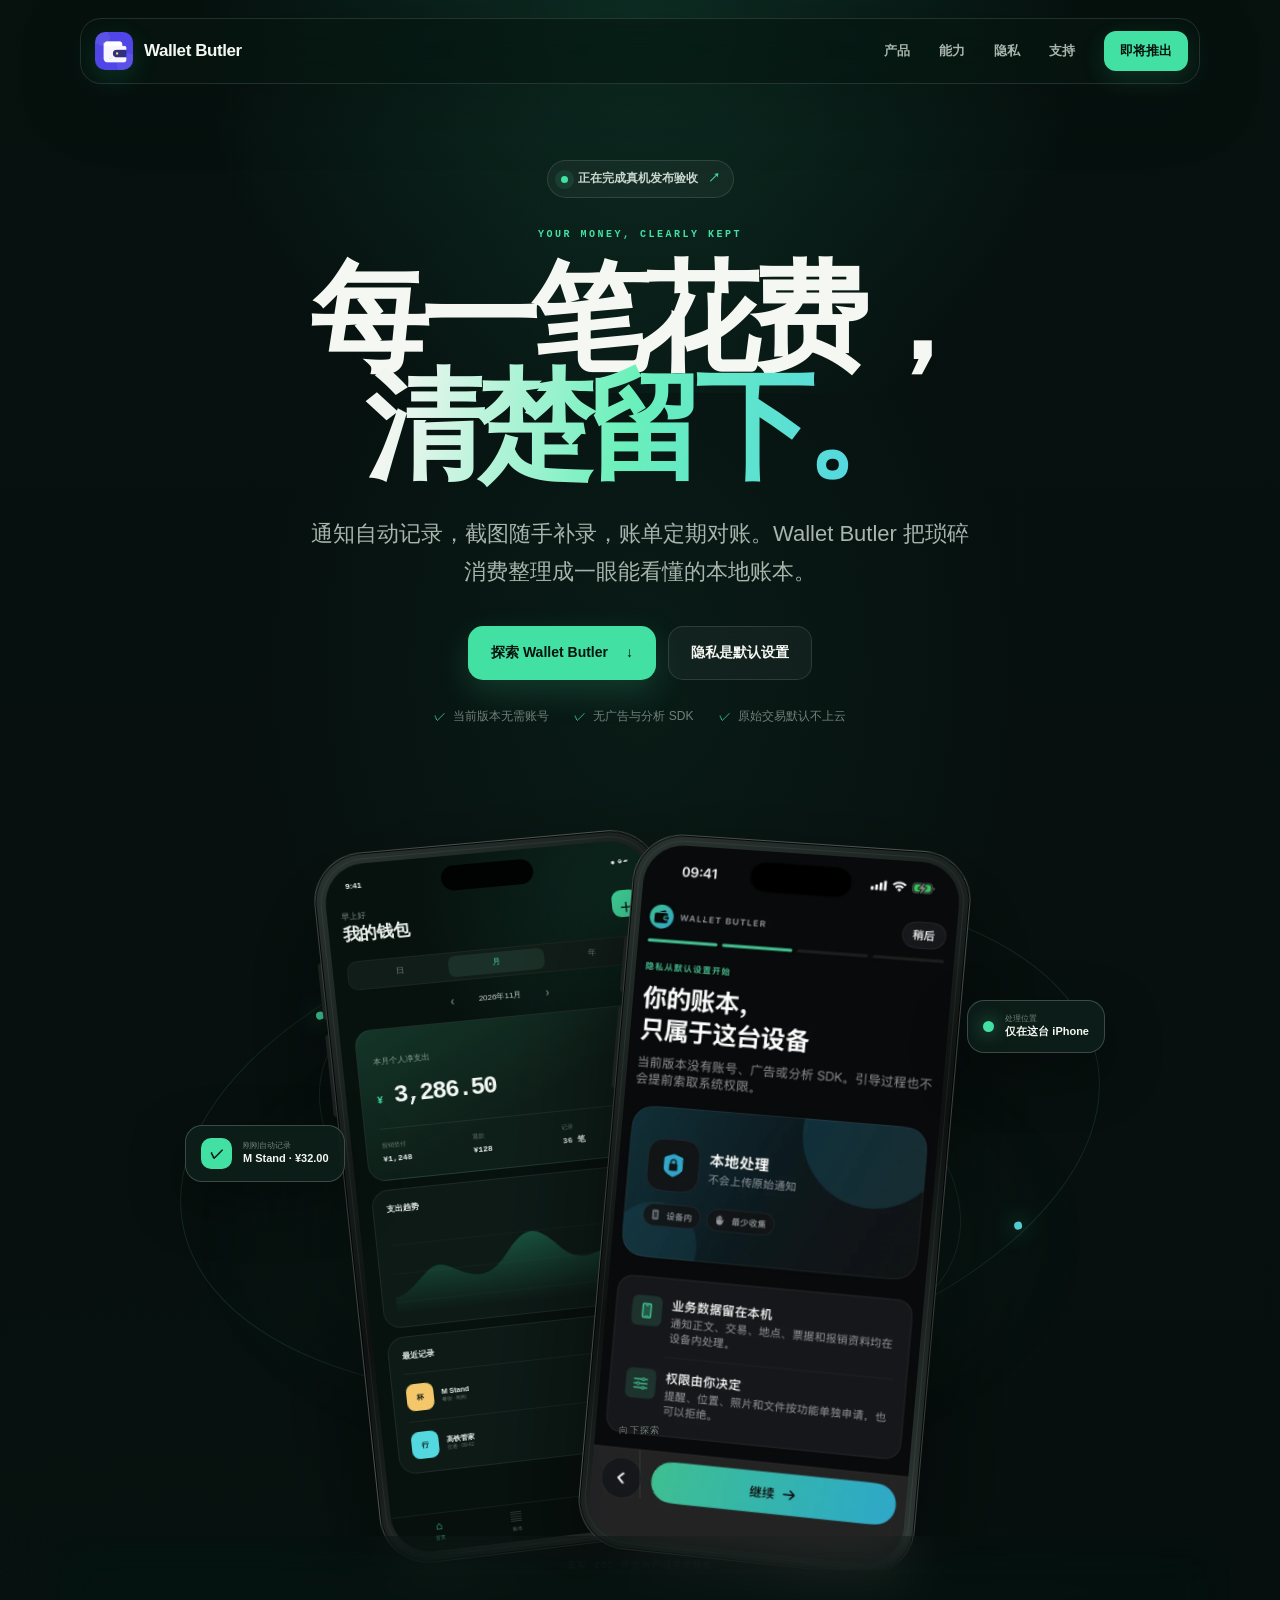
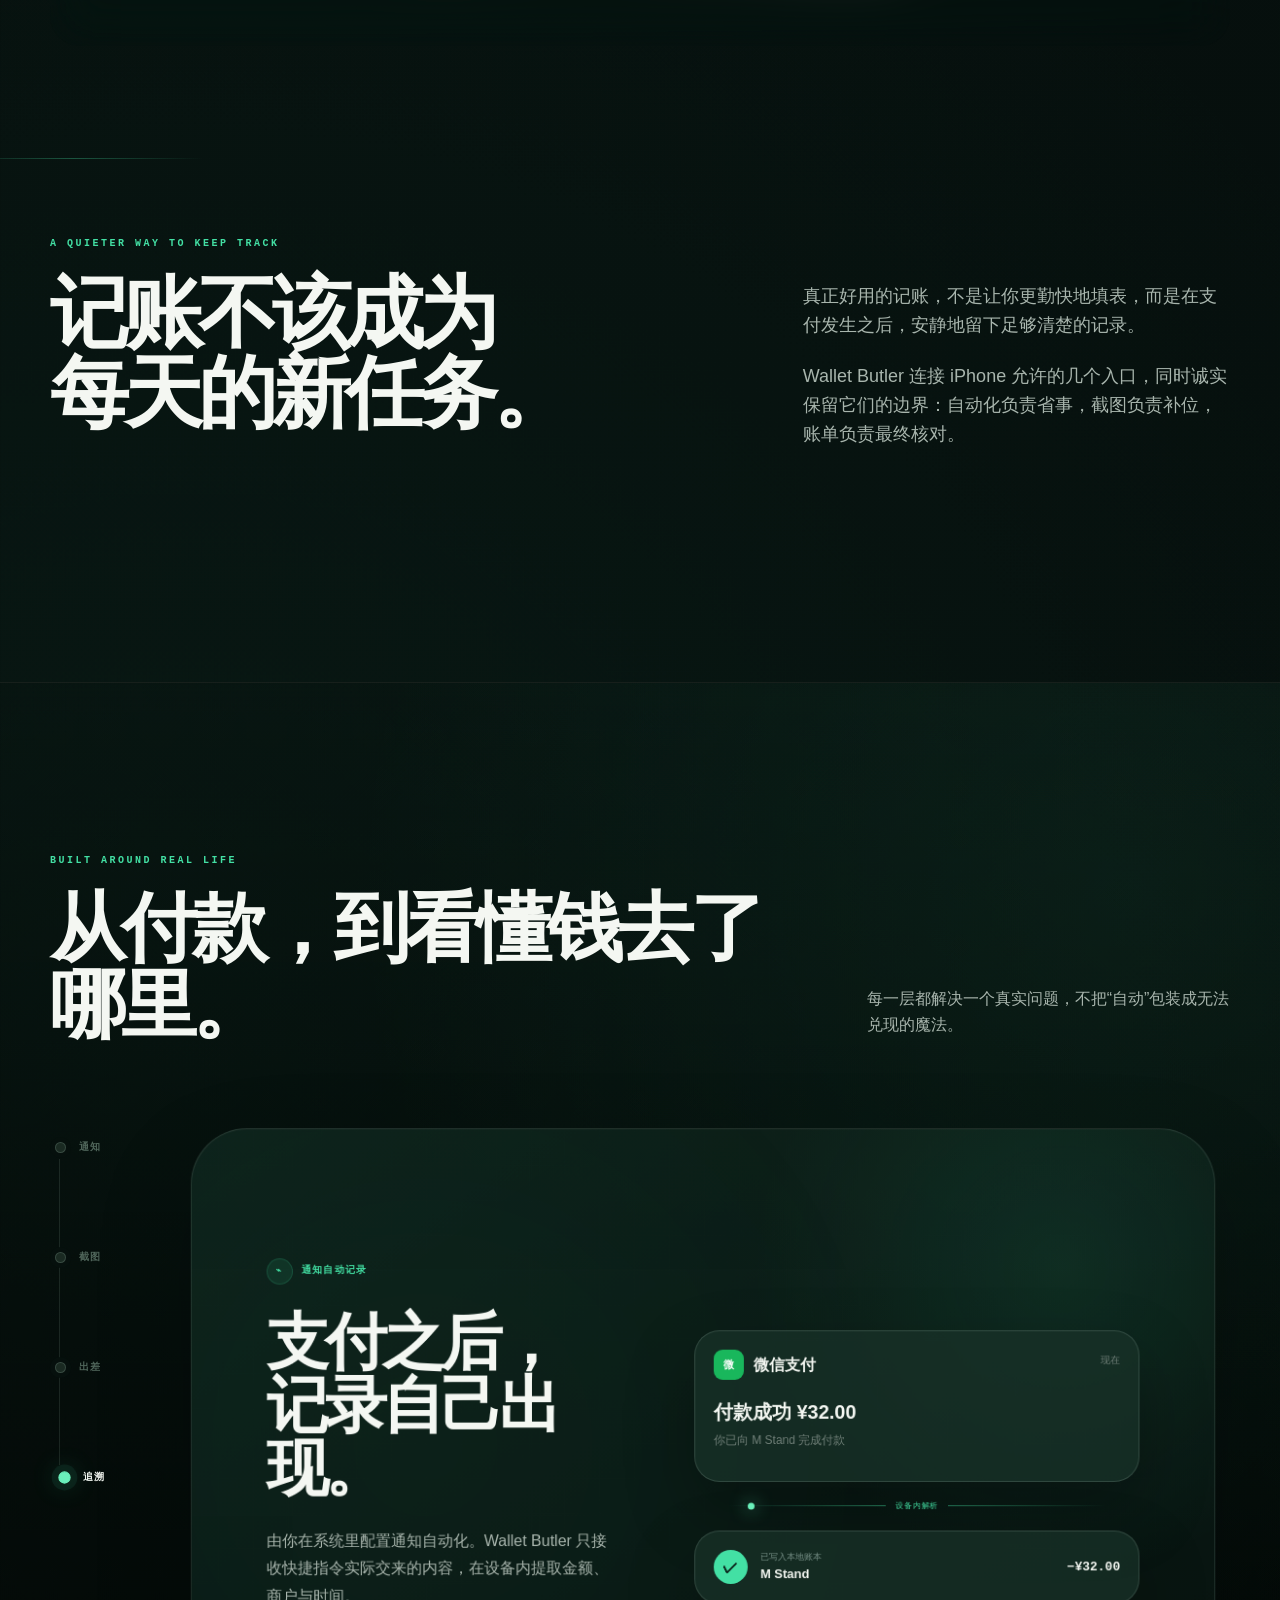
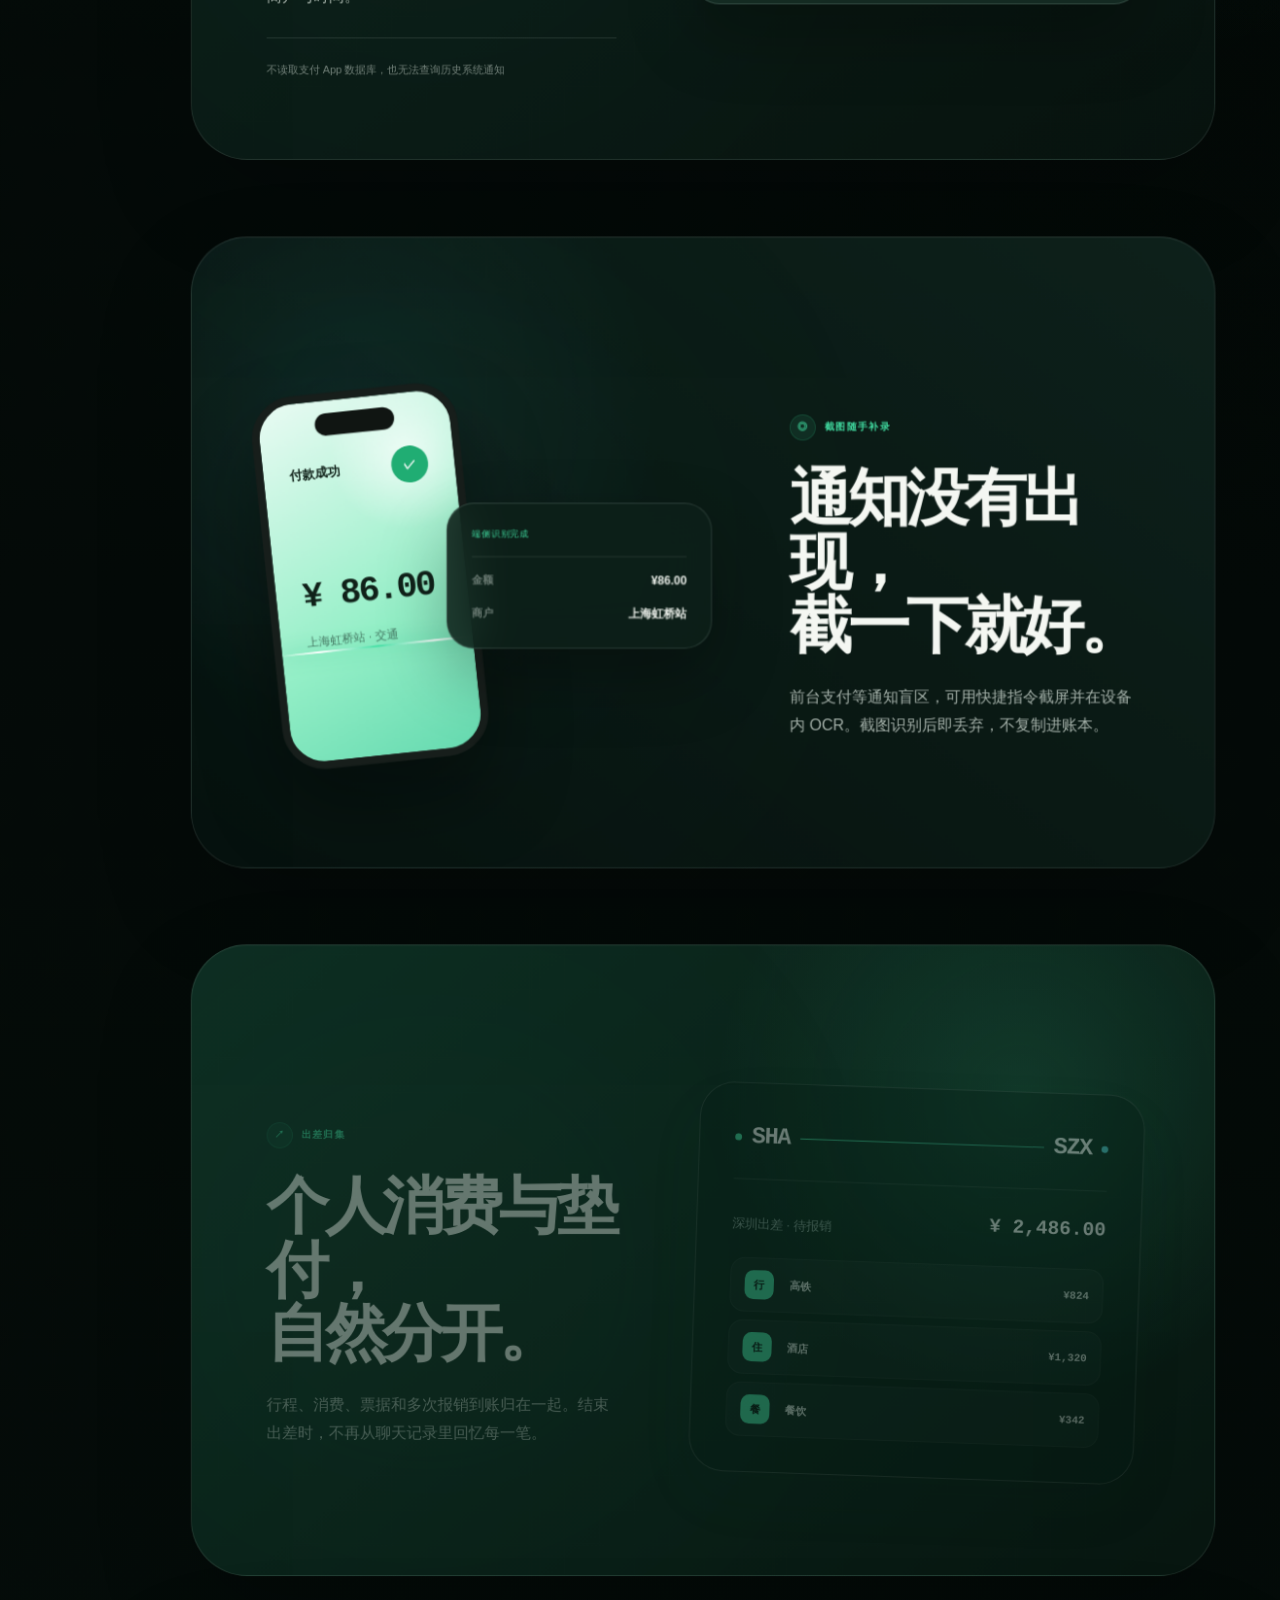
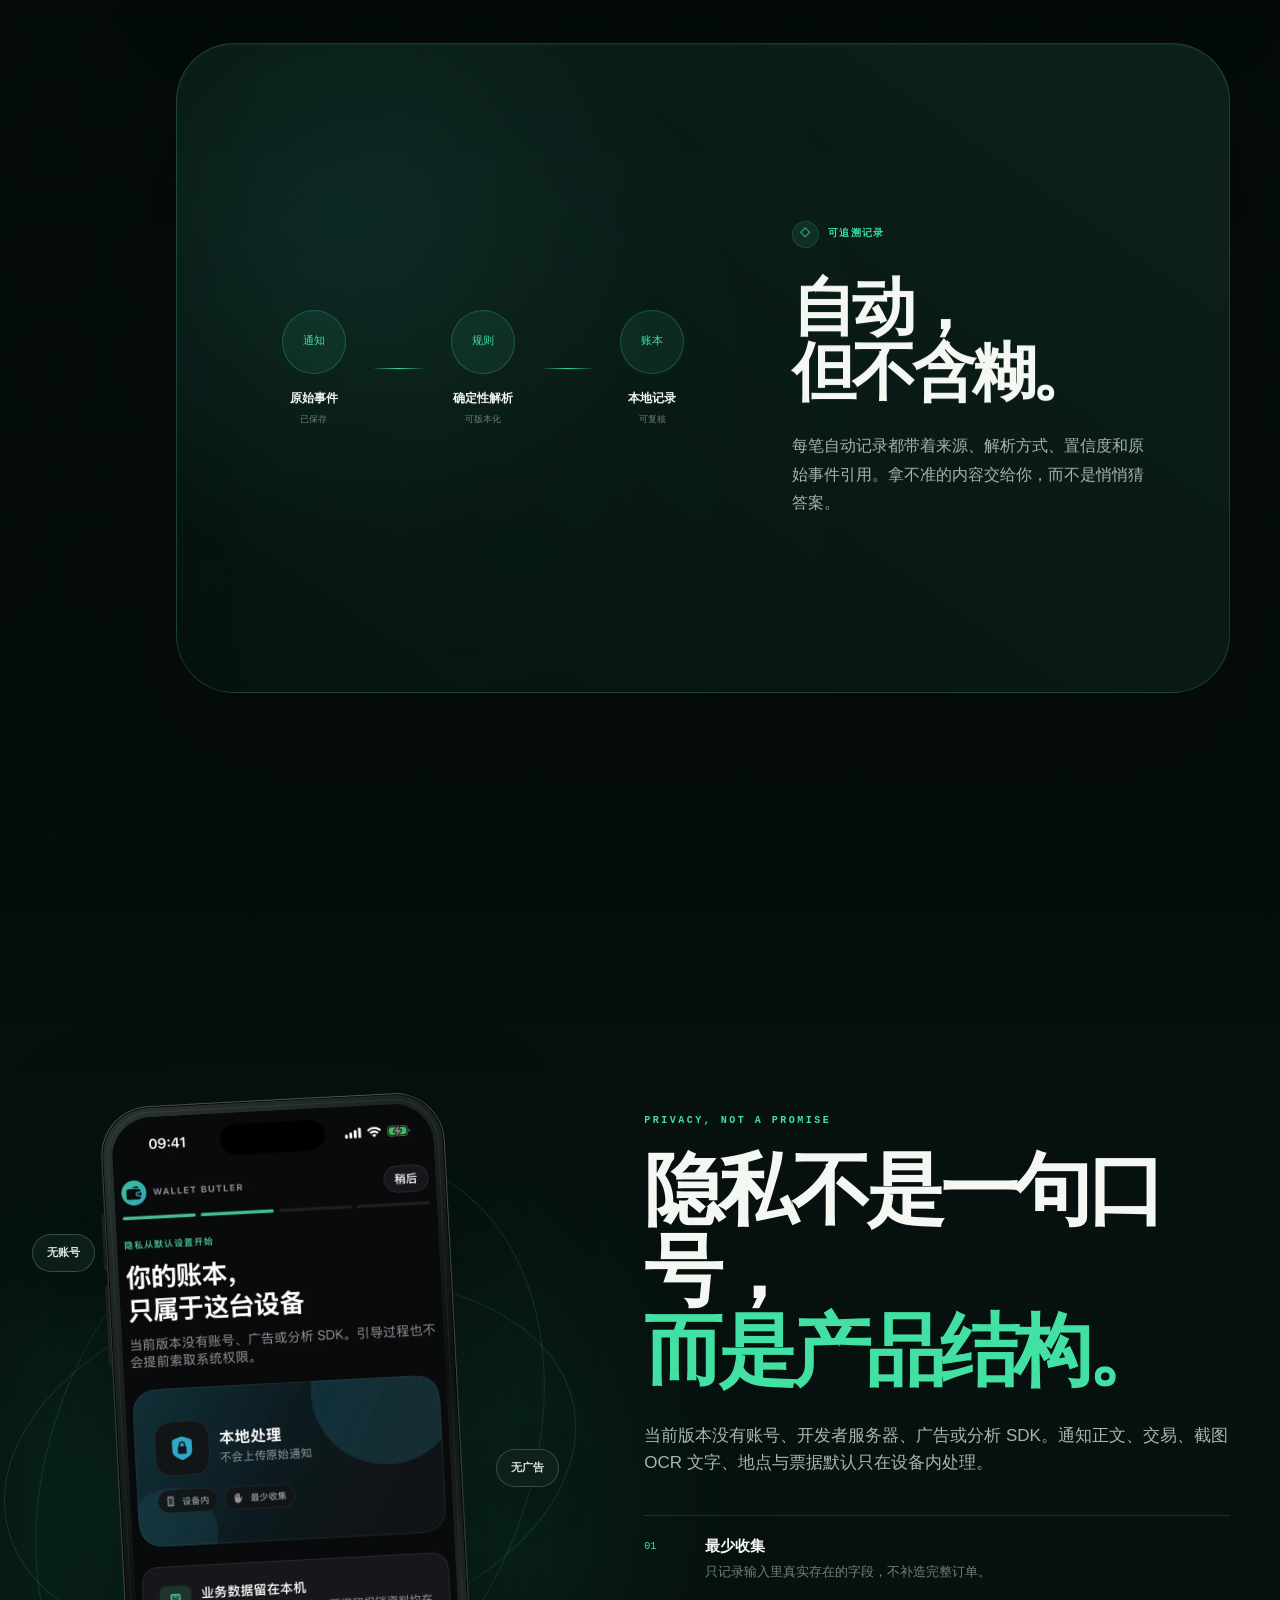
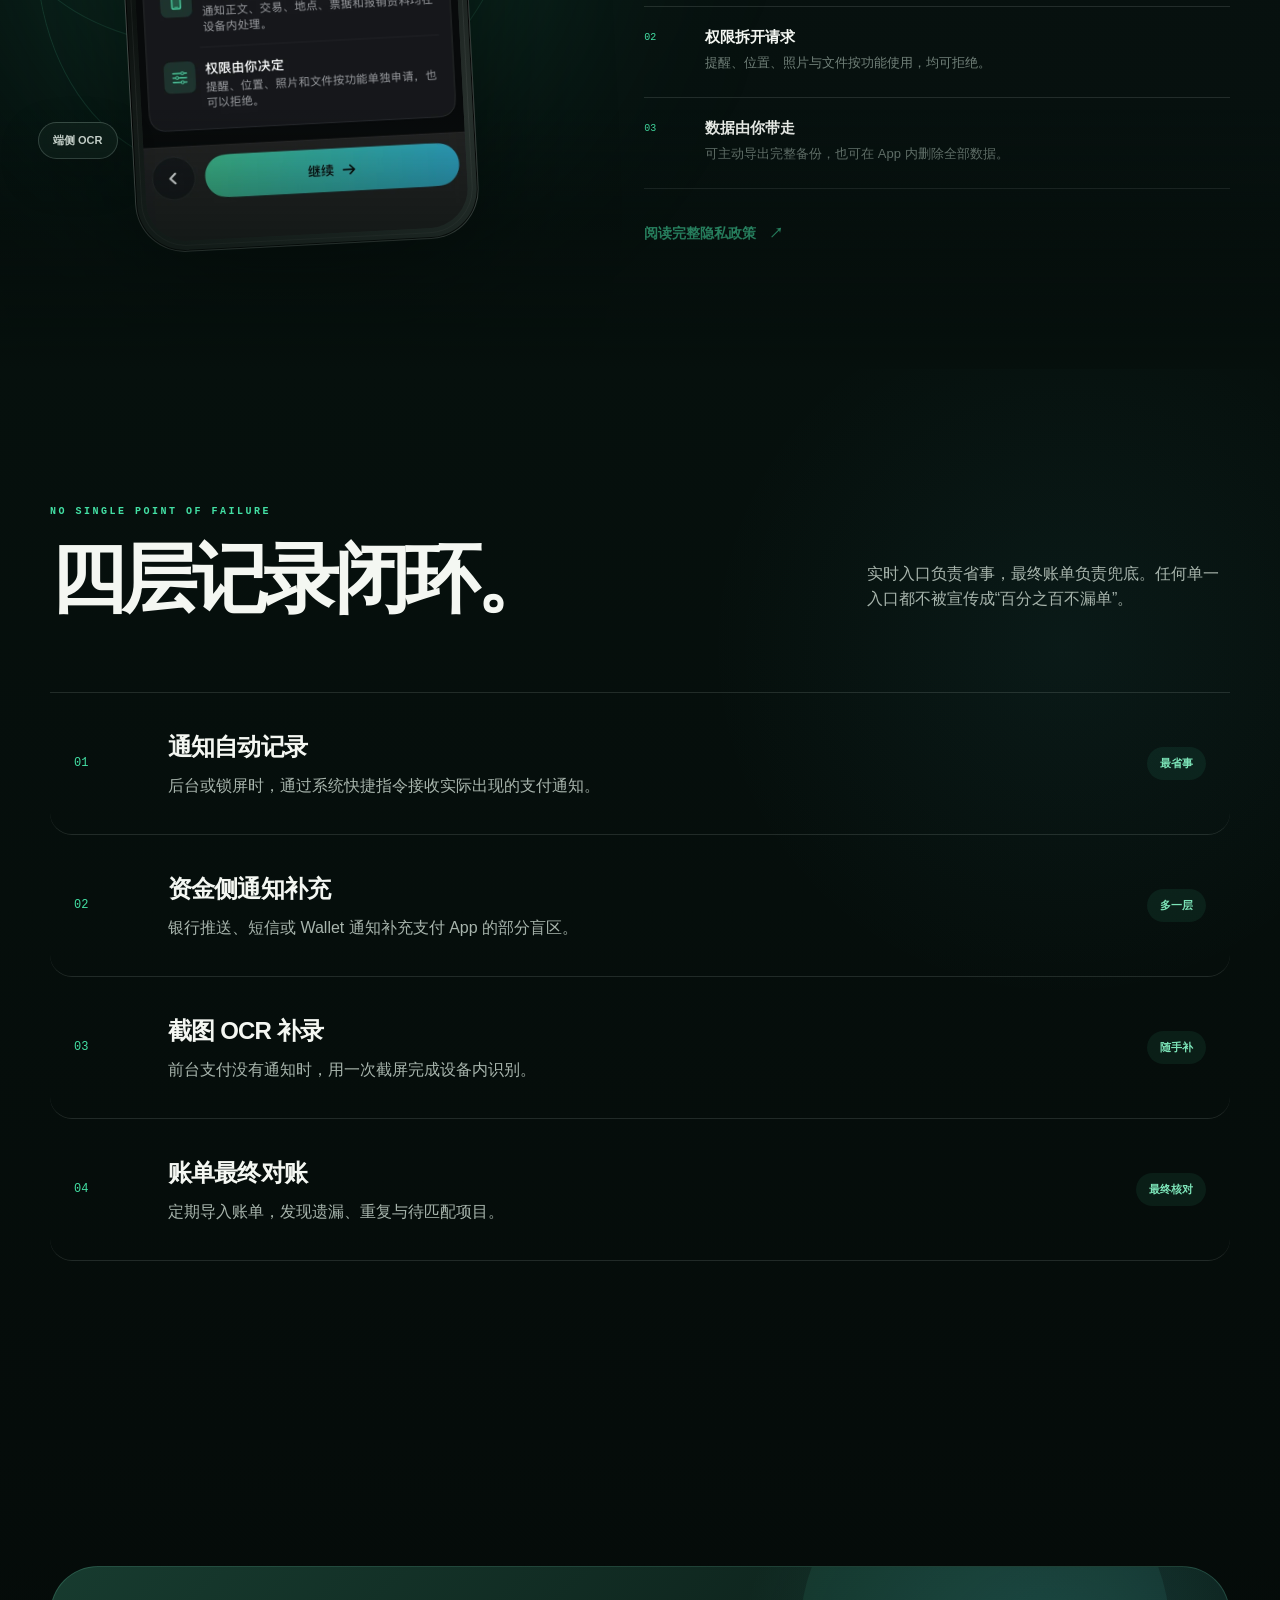
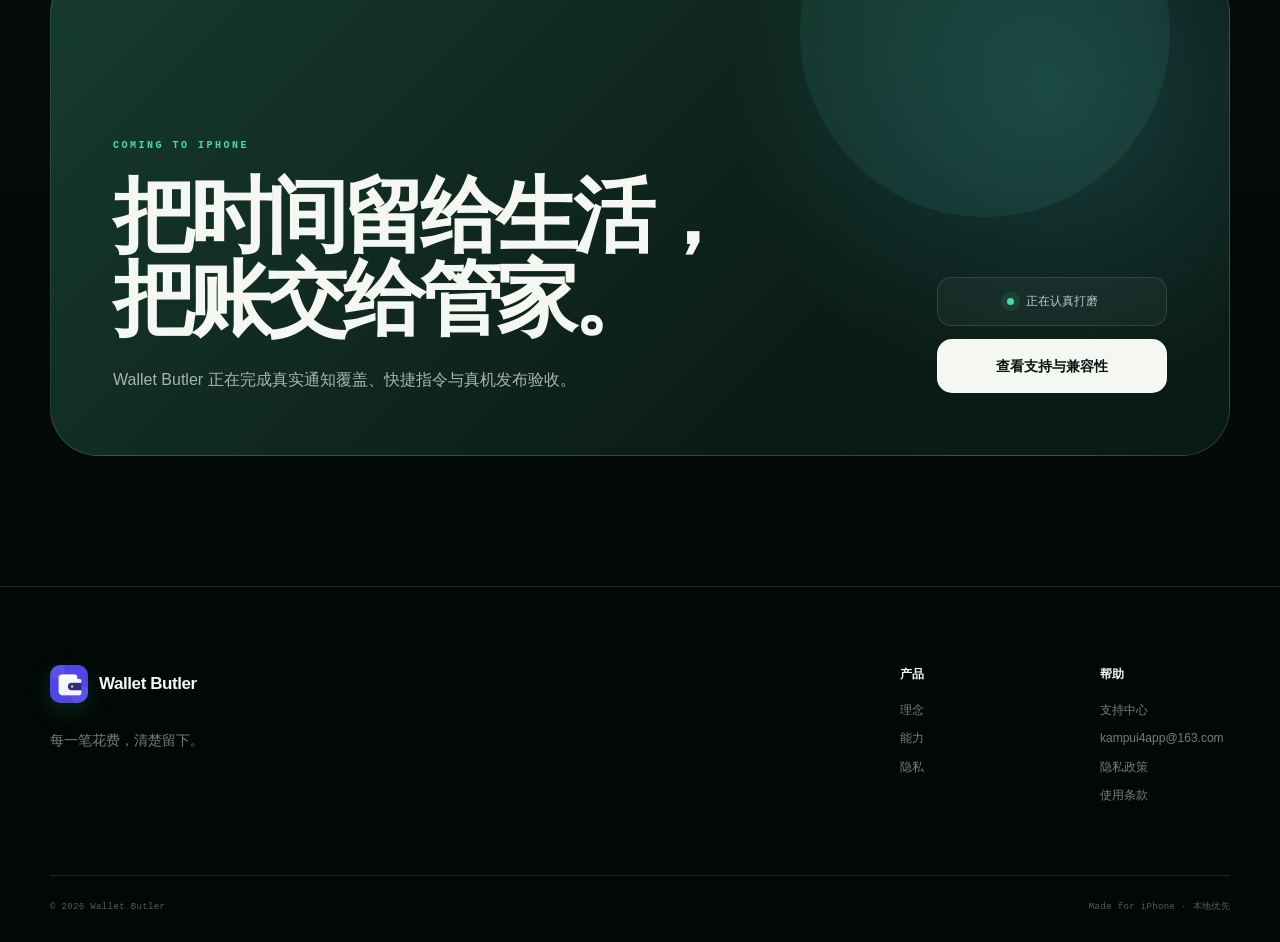
==== commit 304cfc57: "Add files via upload" ====
--- a/index.html
+++ b/index.html
@@ -130,6 +130,10 @@
           </div>
           <p class="stage-caption">真实 iOS 界面与产品视觉预览</p>
         </div>
+
+        <a class="scroll-cue" href="#experience" aria-label="向下探索 Wallet Butler">
+          <span>向下探索</span><i aria-hidden="true"></i>
+        </a>
       </section>
 
       <section class="principle-rail section-shell reveal" aria-label="Wallet Butler 的产品原则">
@@ -165,8 +169,17 @@
             <p>每一层都解决一个真实问题，不把“自动”包装成无法兑现的魔法。</p>
           </div>
 
-          <div class="experience-stack">
-            <article class="experience-scene capture-scene reveal">
+          <div class="story-layout">
+            <nav class="story-progress" aria-label="能力章节">
+              <div class="story-progress-track" aria-hidden="true"><i></i></div>
+              <a class="is-active" href="#scene-capture" data-story-marker="0"><span>01</span><b>通知</b></a>
+              <a href="#scene-screenshot" data-story-marker="1"><span>02</span><b>截图</b></a>
+              <a href="#scene-trip" data-story-marker="2"><span>03</span><b>出差</b></a>
+              <a href="#scene-trace" data-story-marker="3"><span>04</span><b>追溯</b></a>
+            </nav>
+
+            <div class="experience-stack">
+            <article id="scene-capture" class="experience-scene capture-scene reveal is-active" data-story-scene="0">
               <div class="scene-copy">
                 <span class="scene-label"><i aria-hidden="true">⌁</i> 通知自动记录</span>
                 <h3>支付之后，<br />记录自己出现。</h3>
@@ -187,7 +200,7 @@
               </div>
             </article>
 
-            <article class="experience-scene screenshot-scene reveal">
+            <article id="scene-screenshot" class="experience-scene screenshot-scene reveal" data-story-scene="1">
               <div class="scene-copy">
                 <span class="scene-label"><i aria-hidden="true">◎</i> 截图随手补录</span>
                 <h3>通知没有出现，<br />截一下就好。</h3>
@@ -208,7 +221,7 @@
               </div>
             </article>
 
-            <article class="experience-scene trip-scene reveal">
+            <article id="scene-trip" class="experience-scene trip-scene reveal" data-story-scene="2">
               <div class="scene-copy">
                 <span class="scene-label"><i aria-hidden="true">↗</i> 出差归集</span>
                 <h3>个人消费与垫付，<br />自然分开。</h3>
@@ -225,7 +238,7 @@
               </div>
             </article>
 
-            <article class="experience-scene trace-scene reveal">
+            <article id="scene-trace" class="experience-scene trace-scene reveal" data-story-scene="3">
               <div class="scene-copy">
                 <span class="scene-label"><i aria-hidden="true">◇</i> 可追溯记录</span>
                 <h3>自动，<br />但不含糊。</h3>
@@ -237,6 +250,7 @@
                 <div><i>账本</i><span>本地记录</span><b>可复核</b></div>
               </div>
             </article>
+            </div>
           </div>
         </div>
       </section>
--- a/styles.css
+++ b/styles.css
@@ -847,6 +847,12 @@
   --stage-tilt-x: 0deg;
   --stage-tilt-y: 0deg;
   --stage-tilt-y-reverse: 0deg;
+  --stage-scroll-shift: 0px;
+  --stage-scroll-scale: 1;
+  translate: 0 var(--stage-scroll-shift);
+  scale: var(--stage-scroll-scale);
+  transform-origin: 50% 35%;
+  will-change: translate, scale;
 }
 
 .device-dashboard {
@@ -905,6 +911,40 @@
   -webkit-backdrop-filter: blur(26px) saturate(130%);
 }
 
+.scroll-cue {
+  position: absolute;
+  bottom: 72px;
+  left: 50%;
+  z-index: 5;
+  display: flex;
+  flex-direction: column;
+  align-items: center;
+  gap: 11px;
+  color: var(--ink-faint);
+  font-family: var(--font-mono);
+  font-size: 9px;
+  letter-spacing: 0.14em;
+  text-decoration: none;
+  transform: translateX(-50%);
+}
+
+.scroll-cue i {
+  position: relative;
+  width: 1px;
+  height: 48px;
+  overflow: hidden;
+  background: rgba(170, 211, 191, 0.14);
+}
+
+.scroll-cue i::after {
+  position: absolute;
+  inset: 0;
+  content: "";
+  background: linear-gradient(180deg, transparent, var(--green), transparent);
+  translate: 0 -100%;
+  animation: scroll-cue-flow 2.2s ease-in-out infinite;
+}
+
 .principle-rail > div {
   display: flex;
   align-items: center;
@@ -970,13 +1010,111 @@
   border-top-color: rgba(220, 240, 230, 0.08);
 }
 
+.story-layout {
+  position: relative;
+  display: grid;
+  grid-template-columns: 92px minmax(0, 1fr);
+  gap: 34px;
+  align-items: start;
+  margin-top: 68px;
+}
+
+.story-progress {
+  position: sticky;
+  top: 132px;
+  z-index: 8;
+  min-height: 390px;
+  padding: 22px 0;
+  display: flex;
+  flex-direction: column;
+  justify-content: space-between;
+}
+
+.story-progress-track {
+  position: absolute;
+  top: 42px;
+  bottom: 42px;
+  left: 9px;
+  width: 1px;
+  overflow: hidden;
+  background: rgba(187, 223, 205, 0.12);
+}
+
+.story-progress-track i {
+  --story-progress: 0;
+  position: absolute;
+  inset: 0;
+  display: block;
+  background: linear-gradient(180deg, var(--green-bright), rgba(67, 224, 164, 0.18));
+  box-shadow: 0 0 15px rgba(67, 224, 164, 0.34);
+  transform: scaleY(var(--story-progress));
+  transform-origin: top;
+  will-change: transform;
+}
+
+.story-progress a {
+  position: relative;
+  z-index: 1;
+  display: grid;
+  grid-template-columns: 20px 1fr;
+  align-items: center;
+  gap: 9px;
+  color: #50665b;
+  text-decoration: none;
+  transition: color 360ms ease, transform 460ms cubic-bezier(0.16, 1, 0.3, 1);
+}
+
+.story-progress a::before {
+  position: absolute;
+  left: 5px;
+  width: 9px;
+  height: 9px;
+  content: "";
+  background: #1a2a22;
+  border: 1px solid rgba(187, 223, 205, 0.18);
+  border-radius: 50%;
+  box-shadow: 0 0 0 5px #06100d;
+  transition:
+    background 360ms ease,
+    border-color 360ms ease,
+    box-shadow 360ms ease,
+    scale 460ms cubic-bezier(0.16, 1, 0.3, 1);
+}
+
+.story-progress span {
+  opacity: 0;
+  font-family: var(--font-mono);
+  font-size: 8px;
+}
+
+.story-progress b {
+  font-size: 10px;
+  font-weight: 650;
+  letter-spacing: 0.08em;
+}
+
+.story-progress a.is-active {
+  color: var(--ink);
+  transform: translateX(4px);
+}
+
+.story-progress a.is-active::before {
+  background: var(--green-bright);
+  border-color: var(--green-bright);
+  box-shadow:
+    0 0 0 6px rgba(67, 224, 164, 0.08),
+    0 0 24px rgba(67, 224, 164, 0.48);
+  scale: 1.12;
+}
+
 .experience-stack {
   display: flex;
   flex-direction: column;
-  gap: 34px;
+  gap: 54px;
 }
 
 .experience-scene {
+  --scene-parallax: 0px;
   position: relative;
   display: grid;
   grid-template-columns: minmax(0, 0.88fr) minmax(440px, 1.12fr);
@@ -994,10 +1132,15 @@
   box-shadow:
     0 40px 100px rgba(0, 0, 0, 0.18),
     inset 0 1px 0 rgba(255, 255, 255, 0.025);
+  opacity: 0.56;
+  transform: translate3d(0, var(--scene-parallax), 0) scale(0.972);
+  transform-origin: center;
+  will-change: transform, opacity;
   transition:
+    opacity 650ms ease,
     border-color 450ms ease,
     box-shadow 450ms ease,
-    translate 450ms cubic-bezier(0.2, 0.75, 0.2, 1);
+    filter 650ms ease;
 }
 
 .experience-scene::before {
@@ -1013,12 +1156,49 @@
   pointer-events: none;
 }
 
+.experience-scene.is-active,
 .experience-scene:hover {
+  opacity: 1;
   border-color: rgba(125, 239, 195, 0.18);
   box-shadow:
     0 50px 130px rgba(0, 0, 0, 0.28),
     inset 0 1px 0 rgba(255, 255, 255, 0.04);
-  translate: 0 -4px;
+  filter: saturate(1.06);
+}
+
+.experience-scene.is-active {
+  transform: translate3d(0, var(--scene-parallax), 0) scale(1);
+}
+
+.js .experience-scene .scene-copy > *,
+.js .experience-scene .scene-visual {
+  opacity: 0.38;
+  translate: 0 24px;
+  transition:
+    opacity 620ms ease,
+    translate 780ms cubic-bezier(0.16, 1, 0.3, 1);
+}
+
+.js .experience-scene .scene-copy > :nth-child(2) {
+  transition-delay: 55ms;
+}
+
+.js .experience-scene .scene-copy > :nth-child(3) {
+  transition-delay: 110ms;
+}
+
+.js .experience-scene .scene-copy > :nth-child(4) {
+  transition-delay: 165ms;
+}
+
+.js .experience-scene.is-active .scene-copy > *,
+.js .experience-scene.is-active .scene-visual {
+  opacity: 1;
+  translate: 0 0;
+}
+
+.js .experience-scene.is-active .scene-visual {
+  transition-delay: 120ms;
 }
 
 .experience-scene:nth-child(even) {
@@ -1348,6 +1528,12 @@
   border-top: 0;
 }
 
+.privacy-device-wrap {
+  --privacy-scroll-shift: 0px;
+  translate: 0 var(--privacy-scroll-shift);
+  will-change: translate;
+}
+
 .privacy-stage::after {
   position: absolute;
   right: 0;
@@ -1415,6 +1601,12 @@
   50% { translate: -4px -15px; }
 }
 
+@keyframes scroll-cue-flow {
+  0%, 12% { translate: 0 -100%; opacity: 0; }
+  30%, 72% { opacity: 1; }
+  100% { translate: 0 100%; opacity: 0; }
+}
+
 @keyframes real-device-drift {
   0%, 100% { translate: 0 0; }
   50% { translate: 5px -18px; }
@@ -1504,6 +1696,11 @@
     border-bottom: 0;
   }
 
+  .story-layout {
+    grid-template-columns: 68px minmax(0, 1fr);
+    gap: 18px;
+  }
+
   .experience-scene,
   .experience-scene:nth-child(even) {
     grid-template-columns: 1fr;
@@ -1543,6 +1740,66 @@
 
   .story-section {
     padding-block: 115px 140px;
+  }
+
+  .scroll-cue {
+    bottom: 48px;
+  }
+
+  .story-layout {
+    display: block;
+    margin-top: 34px;
+  }
+
+  .story-progress {
+    position: sticky;
+    top: 78px;
+    z-index: 20;
+    min-height: 58px;
+    padding: 0 18px;
+    margin: 0 -4px 28px;
+    flex-direction: row;
+    align-items: center;
+    border: 1px solid rgba(220, 240, 230, 0.1);
+    border-radius: 19px;
+    background: rgba(5, 14, 11, 0.82);
+    box-shadow: 0 18px 40px rgba(0, 0, 0, 0.22);
+    backdrop-filter: blur(20px) saturate(130%);
+    -webkit-backdrop-filter: blur(20px) saturate(130%);
+  }
+
+  .story-progress-track {
+    top: 28px;
+    right: 31px;
+    bottom: auto;
+    left: 31px;
+    width: auto;
+    height: 1px;
+  }
+
+  .story-progress-track i {
+    transform: scaleX(var(--story-progress));
+    transform-origin: left;
+  }
+
+  .story-progress a {
+    width: 28px;
+    height: 42px;
+    display: block;
+  }
+
+  .story-progress a::before {
+    top: 17px;
+    left: 9px;
+  }
+
+  .story-progress a.is-active {
+    transform: translateY(-2px);
+  }
+
+  .story-progress span,
+  .story-progress b {
+    display: none;
   }
 
   .experience-stack {
@@ -1558,7 +1815,7 @@
   }
 
   .experience-scene:hover {
-    translate: 0 0;
+    filter: none;
   }
 
   .scene-copy h3 {
@@ -1638,7 +1895,23 @@
   .trip-scene .trip-visual,
   .trip-route span,
   .trace-scene .trace-flow i,
-  .trace-scene .trace-flow em::after {
+  .trace-scene .trace-flow em::after,
+  .scroll-cue i::after {
     animation: none !important;
   }
-}
+
+  .product-stage,
+  .privacy-device-wrap,
+  .experience-scene {
+    translate: none !important;
+    scale: 1 !important;
+    transform: none;
+  }
+
+  .experience-scene,
+  .js .experience-scene .scene-copy > *,
+  .js .experience-scene .scene-visual {
+    opacity: 1;
+    translate: none;
+  }
+}
